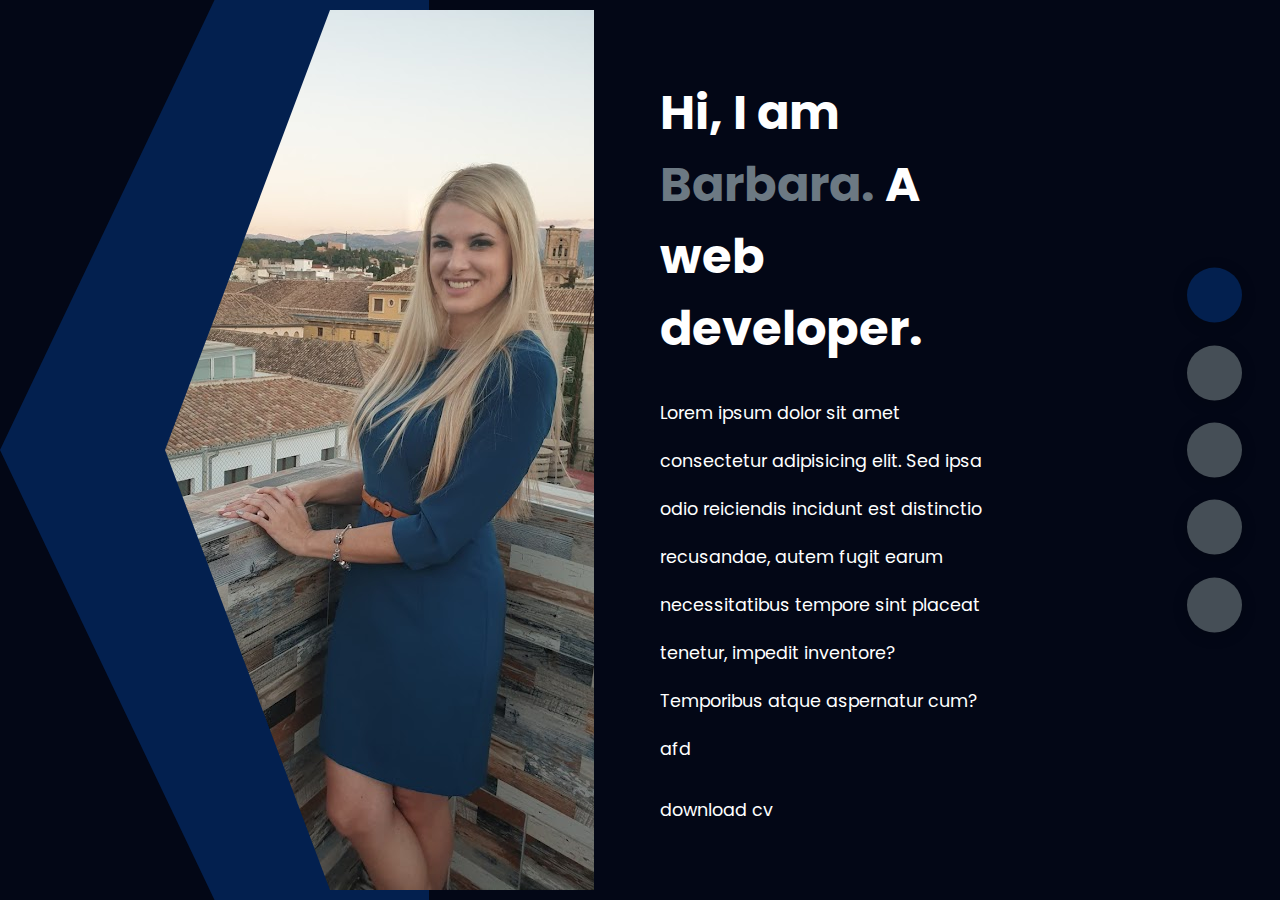
==== index.html @ d0b773da "about section filled and styles added but not working" ====
<!DOCTYPE html>
<html lang="es">

<head>
  <meta charset="UTF-8">
  <meta http-equiv="X-UA-Compatible" content="IE=edge">
  <meta name="viewport" content="width=device-width, initial-scale=1.0">
  <title>Barbara Ruiz Portfolio</title>
  <link rel="icon" href="img/favicon.ico" />
  <link rel="stylesheet" href="styles/styles.css">
  <link rel="preconnect" href="https://fonts.googleapis.com">
  <link rel="preconnect" href="https://fonts.gstatic.com" crossorigin>
  <link rel="stylesheet" href="https://cdnjs.cloudflare.com/ajax/libs/font-awesome/6.1.0/css/all.min.css"
    integrity="sha512-10/jx2EXwxxWqCLX/hHth/vu2KY3jCF70dCQB8TSgNjbCVAC/8vai53GfMDrO2Emgwccf2pJqxct9ehpzG+MTw=="
    crossorigin="anonymous" referrerpolicy="no-referrer" />
  <link href="https://fonts.googleapis.com/css2?family=Poppins:ital@0;1&display=swap" rel="stylesheet">
</head>

<body class="main-content">
  <header class="section sect1 header active" id="home">
    <div class="header-content">
      <div class="left-header">
        <div class="h-shape"></div>
        <img src="img/profile-pic.jpg" alt="picture about me" class="profile-pic">
      </div>
      <div class="right-header">
        <h1 class="name">
          Hi, I am <span>Barbara.</span>
          A web developer.
        </h1>
        <p>Lorem ipsum dolor sit amet consectetur adipisicing elit. Sed ipsa odio reiciendis incidunt est distinctio
          recusandae, autem fugit earum necessitatibus tempore sint placeat tenetur, impedit inventore? Temporibus atque
          aspernatur cum? afd</p>
        <div class="btn-con">
          <a href="" class="main-btn">
            <span class="btn-text">download cv</span>
            <span class="btn-icon"><i class="fa-solid fa-file-arrow-down"></i></span>
          </a>
        </div>
      </div>
    </div>
  </header>
  <main>
    <section class="section sect2 about" id="about">
      <div class="main-title">
        <h2>About <span>me</span><span class="bg-text">my stats</span></h2>
        <div class="about-container">
          <div class="left-about">
            <h4>Information about me</h4>
            <p>Lorem ipsum dolor sit amet consectetur adipisicing elit. Laborum dicta amet inventore perspiciatis! Nisi
              esse quaerat illum doloribus vero ab neque ducimus, ut quasi et facere rem quam fugit natus!</p>
            <div class="btn-con">
              <a href="" class="main-btn">
                <span class="btn-text">download cv</span>
                <span class="btn-icon"><i class="fa-solid fa-file-arrow-down"></i></span>
              </a>
            </div>
          </div>
          <div class="right-about">
            <div class="about-item">
              <div class="abt-text">
                <p class="large-text">random</p>
                <p class="small-text">Projects <br /> I am working on
                </p>
              </div>
            </div>
          </div>
        </div>
      </div>
    </section>
    <section class="section sect3 portfolio" id="portfolio"></section>
    <section class="section sect4 blogs" id="blog"></section>
    <section class="section sect5 contact" id="contact"></section>
  </main>

  <div class="controls">
    <div class="control control-1 active-btn" data-id="home">
      <i class="fa-solid fa-house-user"></i></i>
    </div>
    <div class="control control-2" data-id="about">
      <i class="fa-solid fa-user"></i></i>
    </div>
    <div class="control control-3" data-id="portfolio">
      <i class="fa-solid fa-briefcase"></i></i>
    </div>
    <div class="control control-4" data-id="blog">
      <i class="fa-solid fa-rss"></i>
    </div>
    <div class="control control-5" data-id="contact">
      <i class="fa-solid fa-envelope"></i></i>
    </div>
  </div>

  <script src="app.js"></script>

</body>

</html>
---- styles/styles.css ----
* {
  margin: 0;
  padding: 0;
  -webkit-box-sizing: border-box;
          box-sizing: border-box;
  list-style: none;
}

:root {
  --color-primary: #030716;
  --color-secondary: #03204F;
  --color-white: #ffffff;
  --color-black: #000;
  --color-grey0: #f8f8f8;
  --color-grey1: #dbe1e8;
  --color-grey2: #b2becd;
  --color-grey3: #6c7983;
  --color-grey4: #454e56;
  --color-grey5: #2a2e35;
  --color-grey6: #12181b;
  --br-sm-2:14px;
  --box-shadow-1: 0 3px 15px rgba(0,0,0,.2);
}

body {
  background-color: var(--color-primary);
  font-family: 'Poppins', sans-serif;
  font-size: 1.1rem;
  color: var(--color-white);
  -webkit-transition: all .4s ease-in-out;
  transition: all .4s ease-in-out;
}

a {
  display: inline-block;
  text-decoration: none;
  color: inherit;
  font-family: inherit;
}

header {
  height: 100vh;
  color: var(--color-white);
  overflow: hidden;
}

section {
  min-height: 100vh;
  width: 100%;
  position: absolute;
  left: 0;
  top: 0;
  padding: 3rem 18rem;
}

.section {
  -webkit-transform: translateY(-100%) scale(0);
          transform: translateY(-100%) scale(0);
  -webkit-transition: all .4s ease-in-out;
  transition: all .4s ease-in-out;
  background-color: var(--color-primary);
}

.sect1 {
  display: none;
  -webkit-transform: translateY(0) scale(1);
          transform: translateY(0) scale(1);
}

.sect2 {
  display: none;
  -webkit-transform: translateY(0) scale(1);
          transform: translateY(0) scale(1);
}

.sect3 {
  display: none;
  -webkit-transform: translateY(0) scale(1);
          transform: translateY(0) scale(1);
}

.sect4 {
  display: none;
  -webkit-transform: translateY(0) scale(1);
          transform: translateY(0) scale(1);
}

.sect5 {
  display: none;
  -webkit-transform: translateY(0) scale(1);
          transform: translateY(0) scale(1);
}

.active {
  display: block;
  -webkit-animation: scaleAnim .7s ease-in-out;
          animation: scaleAnim .7s ease-in-out;
}

@-webkit-keyframes scaleAnim {
  0% {
    -webkit-transform: translateY(-100%) scaleY(0);
            transform: translateY(-100%) scaleY(0);
  }
  100% {
    -webkit-transform: translateY(0) scaleY(1);
            transform: translateY(0) scaleY(1);
  }
}

@keyframes scaleAnim {
  0% {
    -webkit-transform: translateY(-100%) scaleY(0);
            transform: translateY(-100%) scaleY(0);
  }
  100% {
    -webkit-transform: translateY(0) scaleY(1);
            transform: translateY(0) scaleY(1);
  }
}

.controls {
  position: fixed;
  z-index: 10;
  top: 50%;
  right: 3%;
  display: -webkit-box;
  display: -ms-flexbox;
  display: flex;
  -webkit-box-orient: vertical;
  -webkit-box-direction: normal;
      -ms-flex-direction: column;
          flex-direction: column;
  -webkit-box-align: center;
      -ms-flex-align: center;
          align-items: center;
  -webkit-box-pack: center;
      -ms-flex-pack: center;
          justify-content: center;
  -webkit-transform: translateY(-50%);
          transform: translateY(-50%);
}

.controls .active-btn {
  background-color: var(--color-secondary) !important;
  -webkit-transition: all .4 ease-in-out;
  transition: all .4 ease-in-out;
}

.controls .active-btn i {
  color: var(--color-white) !important;
}

.controls .control {
  padding: 1rem;
  cursor: pointer;
  background-color: var(--color-grey4);
  height: 55px;
  width: 55px;
  border-radius: 50%;
  display: -webkit-box;
  display: -ms-flexbox;
  display: flex;
  -webkit-box-align: center;
      -ms-flex-align: center;
          align-items: center;
  -webkit-box-pack: center;
      -ms-flex-pack: center;
          justify-content: center;
  margin: .7rem 0;
  -webkit-box-shadow: var(--box-shadow-1);
          box-shadow: var(--box-shadow-1);
}

.controls .control i {
  font-size: 1.2rem;
  color: var(--color-grey2);
  pointer-events: none;
}

.header-content {
  display: -ms-grid;
  display: grid;
  -ms-grid-columns: (1fr)[2];
      grid-template-columns: repeat(2, 1fr);
  height: 100%;
}

.header-content .left-header {
  display: -webkit-box;
  display: -ms-flexbox;
  display: flex;
  -webkit-box-align: center;
      -ms-flex-align: center;
          align-items: center;
  position: relative;
}

.header-content .left-header .h-shape {
  -webkit-transition: all .4s ease-in-out;
  transition: all .4s ease-in-out;
  width: 65%;
  height: 100%;
  background-color: var(--color-secondary);
  position: absolute;
  left: 0;
  top: 0;
  z-index: -1;
  -webkit-clip-path: polygon(50% 0, 100% 0%, 100% 100%, 50% 100%, 0% 50%);
          clip-path: polygon(50% 0, 100% 0%, 100% 100%, 50% 100%, 0% 50%);
}

.header-content .left-header .image {
  border-radius: var(--br-sm-2);
  height: 90%;
  width: 68%;
  margin-left: 4rem;
  background-color: var(--color-black);
  -webkit-transition: all .4s ease-in-out;
  transition: all .4s ease-in-out;
}

.header-content .left-header .image img {
  width: 100%;
  height: 100%;
  -o-object-fit: cover;
     object-fit: cover;
  -webkit-transition: all .4s ease-in-out;
  transition: all .4s ease-in-out;
  -webkit-filter: grayscale(100%);
          filter: grayscale(100%);
}

.header-content .left-header .image img:hover {
  -webkit-filter: grayscale(0);
          filter: grayscale(0);
}

.header-content .right-header {
  display: -webkit-box;
  display: -ms-flexbox;
  display: flex;
  -webkit-box-orient: vertical;
  -webkit-box-direction: normal;
      -ms-flex-direction: column;
          flex-direction: column;
  -webkit-box-pack: center;
      -ms-flex-pack: center;
          justify-content: center;
  padding-right: 18rem;
}

.header-content .right-header .name {
  font-size: 3rem;
}

.header-content .right-header .name span {
  color: #6c7983;
}

.header-content .right-header p {
  margin: 1.5rem 0;
  line-height: 3rem;
}

.profile-pic {
  -webkit-clip-path: polygon(50% 0, 90% 0, 90% 100%, 50% 100%, 25% 50%);
          clip-path: polygon(50% 0, 90% 0, 90% 100%, 50% 100%, 25% 50%);
}
/*# sourceMappingURL=styles.css.map */
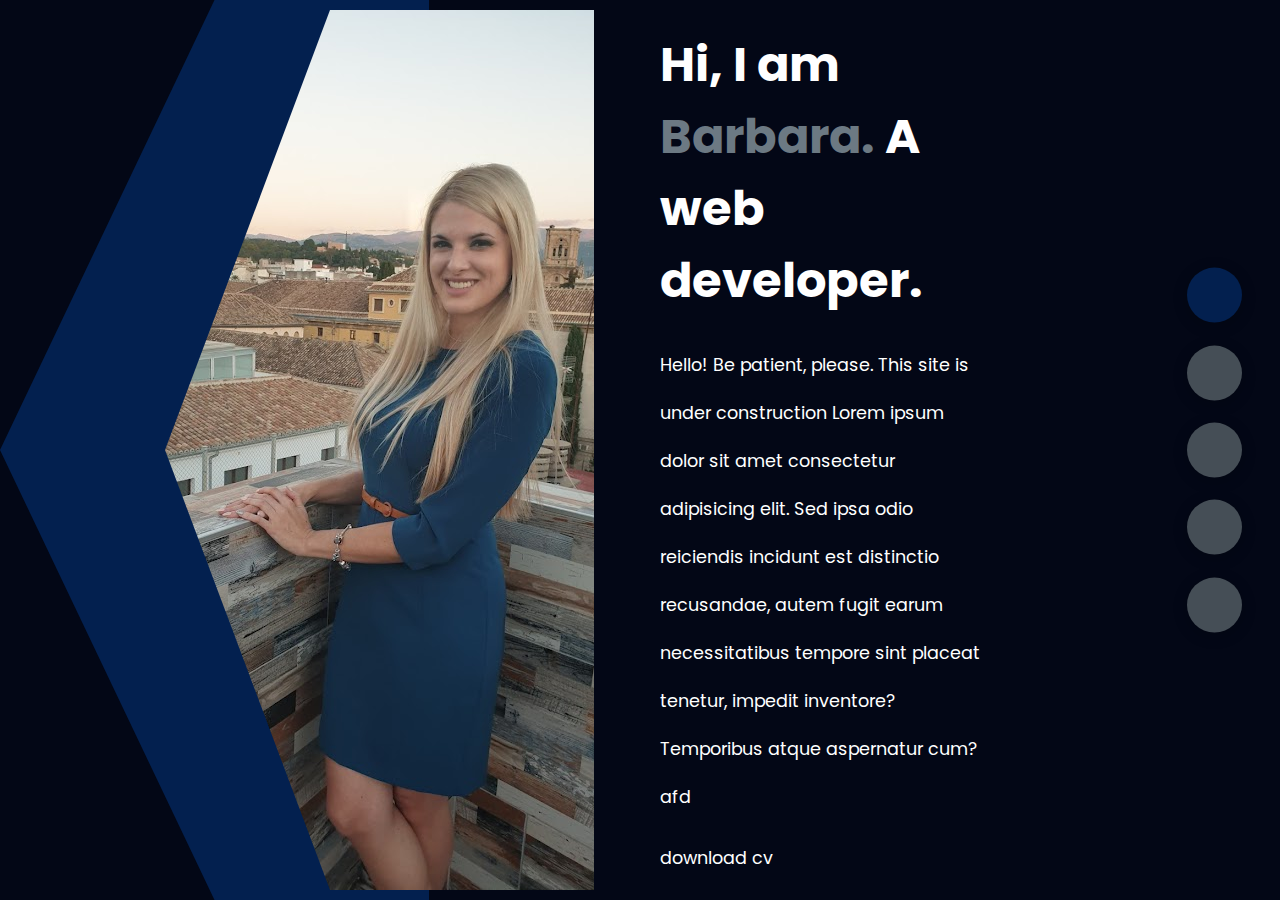
==== commit 3532e9be: "about me section filled on html" ====
--- a/index.html
+++ b/index.html
@@ -28,7 +28,8 @@
           Hi, I am <span>Barbara.</span>
           A web developer.
         </h1>
-        <p>Lorem ipsum dolor sit amet consectetur adipisicing elit. Sed ipsa odio reiciendis incidunt est distinctio
+        <p>Hello! Be patient, please. This site is under construction 
+          Lorem ipsum dolor sit amet consectetur adipisicing elit. Sed ipsa odio reiciendis incidunt est distinctio
           recusandae, autem fugit earum necessitatibus tempore sint placeat tenetur, impedit inventore? Temporibus atque
           aspernatur cum? afd</p>
         <div class="btn-con">
@@ -47,7 +48,8 @@
         <div class="about-container">
           <div class="left-about">
             <h4>Information about me</h4>
-            <p>Lorem ipsum dolor sit amet consectetur adipisicing elit. Laborum dicta amet inventore perspiciatis! Nisi
+            <p>Hello! Be patient, please. This site is under construction 
+              Lorem ipsum dolor sit amet consectetur adipisicing elit. Laborum dicta amet inventore perspiciatis! Nisi
               esse quaerat illum doloribus vero ab neque ducimus, ut quasi et facere rem quam fugit natus!</p>
             <div class="btn-con">
               <a href="" class="main-btn">
@@ -59,13 +61,59 @@
           <div class="right-about">
             <div class="about-item">
               <div class="abt-text">
-                <p class="large-text">random</p>
+                <p class="large-text">number of projects</p>
                 <p class="small-text">Projects <br /> I am working on
                 </p>
+              </div>
+            </div><div class="about-item">
+              <div class="abt-text">
+                <p class="large-text">p2</p>
+                <p class="small-text">Years of<br /> experience
+                </p>
+              </div>
+          </div>
+        </div>
+      <div class="about-stats">
+        <h4 class="stat-title">My Skills</h4>
+        <div class="progress-bars">
+          <div class="progress-bar">
+            <p class="prog-title">HTML5</p>
+            <div class="progress-con">
+              <p class="prog text">90%</p>
+              <div class="progress">
+                <span class="html"></span>
+              </div>
+            </div>
+          </div>
+          <div class="progress-bar">
+            <p class="prog-title">CSS</p>
+            <div class="progress-con">
+              <p class="prog text">90%</p>
+              <div class="progress">
+                <span class="css"></span>
+              </div>
+            </div>
+          </div>
+          <div class="progress-bar">
+            <p class="prog-title">JavaScript</p>
+            <div class="progress-con">
+              <p class="prog text">90%</p>
+              <div class="progress">
+                <span class="javascript"></span>
+              </div>
+            </div>
+          </div>
+          <div class="progress-bar">
+            <p class="prog-title">React</p>
+            <div class="progress-con">
+              <p class="prog text">90%</p>
+              <div class="progress">
+                <span class="react"></span>
               </div>
             </div>
           </div>
         </div>
+      </div>
       </div>
     </section>
     <section class="section sect3 portfolio" id="portfolio"></section>
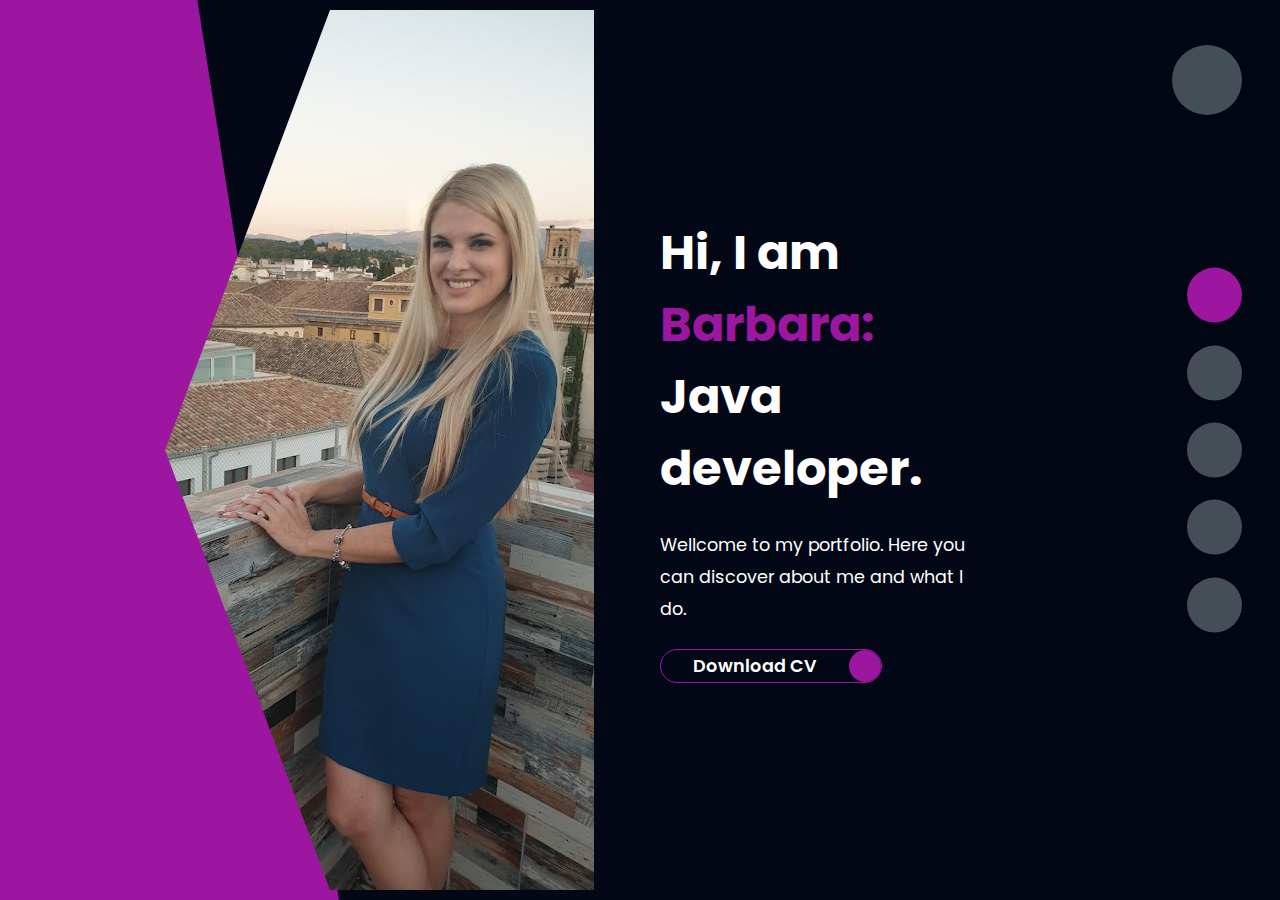
==== commit 9cc172de: "html update and improved" ====
--- a/index.html
+++ b/index.html
@@ -17,7 +17,7 @@
 </head>
 
 <body class="main-content">
-  <header class="section sect1 header active" id="home">
+  <header class="section header active" id="home">
     <div class="header-content">
       <div class="left-header">
         <div class="h-shape"></div>
@@ -25,122 +25,508 @@
       </div>
       <div class="right-header">
         <h1 class="name">
-          Hi, I am <span>Barbara.</span>
-          A web developer.
+          Hi, I am <span>Barbara:</span>
+          Java developer.
         </h1>
-        <p>Hello! Be patient, please. This site is under construction 
-          Lorem ipsum dolor sit amet consectetur adipisicing elit. Sed ipsa odio reiciendis incidunt est distinctio
-          recusandae, autem fugit earum necessitatibus tempore sint placeat tenetur, impedit inventore? Temporibus atque
-          aspernatur cum? afd</p>
+        <p>Wellcome to my portfolio. Here you can discover about me and what I do.
+        </p>
         <div class="btn-con">
           <a href="" class="main-btn">
-            <span class="btn-text">download cv</span>
-            <span class="btn-icon"><i class="fa-solid fa-file-arrow-down"></i></span>
+            <span class="btn-text">Download CV</span>
+            <span class="btn-icon"><i class="fas fa-download"></i></span>
           </a>
         </div>
       </div>
     </div>
   </header>
   <main>
-    <section class="section sect2 about" id="about">
+    <section class="container about" id="about">
       <div class="main-title">
         <h2>About <span>me</span><span class="bg-text">my stats</span></h2>
-        <div class="about-container">
-          <div class="left-about">
-            <h4>Information about me</h4>
-            <p>Hello! Be patient, please. This site is under construction 
-              Lorem ipsum dolor sit amet consectetur adipisicing elit. Laborum dicta amet inventore perspiciatis! Nisi
-              esse quaerat illum doloribus vero ab neque ducimus, ut quasi et facere rem quam fugit natus!</p>
-            <div class="btn-con">
-              <a href="" class="main-btn">
-                <span class="btn-text">download cv</span>
-                <span class="btn-icon"><i class="fa-solid fa-file-arrow-down"></i></span>
-              </a>
-            </div>
-          </div>
-          <div class="right-about">
-            <div class="about-item">
-              <div class="abt-text">
-                <p class="large-text">number of projects</p>
-                <p class="small-text">Projects <br /> I am working on
-                </p>
-              </div>
-            </div><div class="about-item">
-              <div class="abt-text">
-                <p class="large-text">p2</p>
-                <p class="small-text">Years of<br /> experience
-                </p>
-              </div>
-          </div>
-        </div>
+      </div>
+      <div class="about-container">
+        <div class="left-about">
+          <h4>Information About me</h4>
+          <p>
+            I am from a small town near Córdoba, Spain. I started my journey in development in November 2021. I studied
+            a front-end bootcamp where I have discovered about JavaScript and ReactJS. Later, I continued my
+            professional career learning Java and that is what I am focused on. Currently I am leaning Spring framework.
+          </p>
+          <div class="btn-con">
+            <a href="#" class="main-btn">
+              <span class="btn-text">Download CV</span>
+              <span class="btn-icon"><i class="fas fa-download"></i></span>
+            </a>
+          </div>
+        </div>
+        <div class="right-about">
+          <div class="about-item">
+            <div class="abt-text">
+              <p class="large-text">5</p>
+              <p class="small-text">Projects <br /> Completed</p>
+            </div>
+          </div>
+          <div class="about-item">
+            <div class="abt-text">
+              <p class="large-text">1</p>
+              <p class="small-text">Year of <br /> experience</p>
+            </div>
+          </div>
+        </div>
+      </div>
       <div class="about-stats">
         <h4 class="stat-title">My Skills</h4>
-        <div class="progress-bars">
+        <!-- <div class="progress-bars">
           <div class="progress-bar">
-            <p class="prog-title">HTML5</p>
+            <p class="prog-title">html5</p>
             <div class="progress-con">
-              <p class="prog text">90%</p>
+              <p class="prog-text">80%</p>
               <div class="progress">
                 <span class="html"></span>
               </div>
             </div>
           </div>
           <div class="progress-bar">
-            <p class="prog-title">CSS</p>
+            <p class="prog-title">css3</p>
             <div class="progress-con">
-              <p class="prog text">90%</p>
+              <p class="prog-text">95%</p>
               <div class="progress">
                 <span class="css"></span>
               </div>
             </div>
           </div>
           <div class="progress-bar">
-            <p class="prog-title">JavaScript</p>
+            <p class="prog-title">javascript</p>
             <div class="progress-con">
-              <p class="prog text">90%</p>
+              <p class="prog-text">75%</p>
               <div class="progress">
-                <span class="javascript"></span>
+                <span class="js"></span>
               </div>
             </div>
           </div>
           <div class="progress-bar">
-            <p class="prog-title">React</p>
+            <p class="prog-title">ReactJS</p>
             <div class="progress-con">
-              <p class="prog text">90%</p>
+              <p class="prog-text">75%</p>
               <div class="progress">
                 <span class="react"></span>
               </div>
             </div>
           </div>
-        </div>
+          <div class="progress-bar">
+            <p class="prog-title">NodeJS</p>
+            <div class="progress-con">
+              <p class="prog-text">87%</p>
+              <div class="progress">
+                <span class="node"></span>
+              </div>
+            </div>
+          </div>
+          <div class="progress-bar">
+            <p class="prog-title">Python</p>
+            <div class="progress-con">
+              <p class="prog-text">70%</p>
+              <div class="progress">
+                <span class="python"></span>
+              </div>
+            </div>
+          </div>
+        </div>
+      </div> -->
+        <h4 class="stat-title">My Timeline</h4>
+        <!-- <div class="timeline">
+        <div class="timeline-item">
+          <div class="tl-icon">
+            <i class="fas fa-briefcase"></i>
+          </div>
+          <p class="tl-duration">2010 - present</p>
+          <h5>Web Developer<span> - Vircrosoft</span></h5>
+          <p>
+            Lorem ipsum dolor sit amet consectetur adipisicing elit. Saepe quasi vero fugit.
+          </p>
+        </div>
+        <div class="timeline-item">
+          <div class="tl-icon">
+            <i class="fas fa-briefcase"></i>
+          </div>
+          <p class="tl-duration">2008 - 2011</p>
+          <h5>Software Engineer<span> - Boogle, Inc.</span></h5>
+          <p>
+            Lorem ipsum dolor sit amet consectetur adipisicing elit. Saepe quasi vero fugit.
+          </p>
+        </div>
+        <div class="timeline-item">
+          <div class="tl-icon">
+            <i class="fas fa-briefcase"></i>
+          </div>
+          <p class="tl-duration">2016 - 2017</p>
+          <h5>C++ Programmer<span> - Slime Tech</span></h5>
+          <p>
+            Lorem ipsum dolor sit amet consectetur adipisicing elit. Saepe quasi vero fugit.
+          </p>
+        </div>
+        <div class="timeline-item">
+          <div class="tl-icon">
+            <i class="fas fa-briefcase"></i>
+          </div>
+          <p class="tl-duration">2009 - 2013</p>
+          <h5>Business Degree<span> - Sussex University</span></h5>
+          <p>
+            Lorem ipsum dolor sit amet consectetur adipisicing elit. Saepe quasi vero fugit.
+          </p>
+        </div>
+        <div class="timeline-item">
+          <div class="tl-icon">
+            <i class="fas fa-briefcase"></i>
+          </div>
+          <p class="tl-duration">2013 - 2016</p>
+          <h5>Computer Science Degree<span> - Brookes University</span></h5>
+          <p>
+            Lorem ipsum dolor sit amet consectetur adipisicing elit. Saepe quasi vero fugit.
+          </p>
+        </div>
+        <div class="timeline-item">
+          <div class="tl-icon">
+            <i class="fas fa-briefcase"></i>
+          </div>
+          <p class="tl-duration">2017 - present</p>
+          <h5>3d Animation<span> - Brighton University</span></h5>
+          <p>
+            Lorem ipsum dolor sit amet consectetur adipisicing elit. Saepe quasi vero fugit.
+          </p>
+        </div>
+      </div> -->
+    </section>
+    <section class="container" id="portfolio">
+      <div class="main-title">
+        <h2>My <span>Portfolio</span><span class="bg-text">My Work</span></h2>
       </div>
+      <p class="port-text">
+        Here is some of my work that I've done in various programming languages.
+      </p>
+      <!-- <div class="portfolios">
+        <div class="portfolio-item">
+          <div class="image">
+            <img src="img/port1.jpg" alt="">
+          </div>
+          <div class="hover-items">
+            <h3>Project Source</h3>
+            <div class="icons">
+              <a href="#" class="icon">
+                <i class="fab fa-github"></i>
+              </a>
+              <a href="#" class="icon">
+                <i class="fab fa-behance"></i>
+              </a>
+              <a href="#" class="icon">
+                <i class="fab fa-youtube"></i>
+              </a>
+            </div>
+          </div>
+        </div>
+        <div class="portfolio-item">
+          <div class="image">
+            <img src="img/port2.jpg" alt="">
+          </div>
+          <div class="hover-items">
+            <h3>Project Source</h3>
+            <div class="icons">
+              <a href="#" class="icon">
+                <i class="fab fa-github"></i>
+              </a>
+              <a href="#" class="icon">
+                <i class="fab fa-behance"></i>
+              </a>
+              <a href="#" class="icon">
+                <i class="fab fa-youtube"></i>
+              </a>
+            </div>
+          </div>
+        </div>
+        <div class="portfolio-item">
+          <div class="image">
+            <img src="img/port3.jpg" alt="">
+          </div>
+          <div class="hover-items">
+            <h3>Project Source</h3>
+            <div class="icons">
+              <a href="#" class="icon">
+                <i class="fab fa-github"></i>
+              </a>
+              <a href="#" class="icon">
+                <i class="fab fa-behance"></i>
+              </a>
+              <a href="#" class="icon">
+                <i class="fab fa-youtube"></i>
+              </a>
+            </div>
+          </div>
+        </div>
+        <div class="portfolio-item">
+          <div class="image">
+            <img src="img/port4.jpg" alt="">
+          </div>
+          <div class="hover-items">
+            <h3>Project Source</h3>
+            <div class="icons">
+              <a href="#" class="icon">
+                <i class="fab fa-github"></i>
+              </a>
+              <a href="#" class="icon">
+                <i class="fab fa-behance"></i>
+              </a>
+              <a href="#" class="icon">
+                <i class="fab fa-youtube"></i>
+              </a>
+            </div>
+          </div>
+        </div>
+        <div class="portfolio-item">
+          <div class="image">
+            <img src="img/port5.jpg" alt="">
+          </div>
+          <div class="hover-items">
+            <h3>Project Source</h3>
+            <div class="icons">
+              <a href="#" class="icon">
+                <i class="fab fa-github"></i>
+              </a>
+              <a href="#" class="icon">
+                <i class="fab fa-behance"></i>
+              </a>
+              <a href="#" class="icon">
+                <i class="fab fa-youtube"></i>
+              </a>
+            </div>
+          </div>
+        </div>
+        <div class="portfolio-item">
+          <div class="image">
+            <img src="img/port2.jpg" alt="">
+          </div>
+          <div class="hover-items">
+            <h3>Project Source</h3>
+            <div class="icons">
+              <a href="#" class="icon">
+                <i class="fab fa-github"></i>
+              </a>
+              <a href="#" class="icon">
+                <i class="fab fa-behance"></i>
+              </a>
+              <a href="#" class="icon">
+                <i class="fab fa-youtube"></i>
+              </a>
+            </div>
+          </div>
+        </div>
+        <div class="portfolio-item">
+          <div class="image">
+            <img src="img/port7.jpg" alt="">
+          </div>
+          <div class="hover-items">
+            <h3>Project Source</h3>
+            <div class="icons">
+              <a href="#" class="icon">
+                <i class="fab fa-github"></i>
+              </a>
+              <a href="#" class="icon">
+                <i class="fab fa-behance"></i>
+              </a>
+              <a href="#" class="icon">
+                <i class="fab fa-youtube"></i>
+              </a>
+            </div>
+          </div>
+        </div>
+      </div> -->
+    </section>
+    <section class="container" id="blogs">
+      <!-- <div class="blogs-content">
+        <div class="main-title">
+          <h2>My <span>Blogs</span><span class="bg-text">My Blogs</span></h2>
+        </div>
+        <div class="blogs">
+          <div class="blog">
+            <img src="img/port6.jpg" alt="">
+            <div class="blog-text">
+              <h4>
+                How to Create Your Own Website
+              </h4>
+              <p>
+                Lorem ipsum dolor sit, amet consectetur adipisicing elit.
+                Doloribus natus voluptas, eos obcaecati recusandae amet?
+              </p>
+            </div>
+          </div>
+          <div class="blog">
+            <img src="img/blog1.jpg" alt="">
+            <div class="blog-text">
+              <h4>
+                How to Become an Expert in Web Design
+              </h4>
+              <p>
+                Lorem ipsum dolor sit, amet consectetur adipisicing elit.
+                Doloribus natus voluptas, eos obcaecati recusandae amet?
+              </p>
+            </div>
+          </div>
+          <div class="blog">
+            <img src="img/blog2.jpg" alt="">
+            <div class="blog-text">
+              <h4>
+                Become a Web Designer in 10 Days
+              </h4>
+              <p>
+                Lorem ipsum dolor sit, amet consectetur adipisicing elit.
+                Doloribus natus voluptas, eos obcaecati recusandae amet?
+              </p>
+            </div>
+          </div>
+          <div class="blog">
+            <img src="img/blog3.jpg" alt="">
+            <div class="blog-text">
+              <h4>
+                Debbuging made easy with Web Inspector
+              </h4>
+              <p>
+                Lorem ipsum dolor sit, amet consectetur adipisicing elit.
+                Doloribus natus voluptas, eos obcaecati recusandae amet?
+              </p>
+            </div>
+          </div>
+          <div class="blog">
+            <img src="img/port1.jpg" alt="">
+            <div class="blog-text">
+              <h4>
+                Get started with Web Design and UI Design
+              </h4>
+              <p>
+                Lorem ipsum dolor sit, amet consectetur adipisicing elit.
+                Doloribus natus voluptas, eos obcaecati recusandae amet?
+              </p>
+            </div>
+          </div>
+          <div class="blog">
+            <img src="img/port3.jpg" alt="">
+            <div class="blog-text">
+              <h4>
+                This is what you need to know about Web Design
+              </h4>
+              <p>
+                Lorem ipsum dolor sit, amet consectetur adipisicing elit.
+                Doloribus natus voluptas, eos obcaecati recusandae amet?
+              </p>
+            </div>
+          </div>
+        </div>
+      </div> -->
+    </section>
+    <section class="container contact" id="contact">
+      <div class="contact-container">
+        <div class="main-title">
+          <h2>Contact <span>Me</span><span class="bg-text">Contact</span></h2>
+        </div>
+        <div class="contact-content-con">
+          <div class="left-contact">
+            <h4>Contact me here</h4>
+            <p>
+              Do you like my work or have any question? I am glad to help you. Reach me:
+            </p>
+            <div class="contact-info">
+              <div class="contact-item">
+                <div class="icon">
+                  <i class="fas fa-map-marker-alt"></i>
+                  <span>Location:</span>
+                </div>
+                <p>
+                  Montilla, Córdoba. Spain
+                </p>
+              </div>
+              <div class="contact-item">
+                <div class="icon">
+                  <i class="fas fa-envelope"></i>
+                  <span>Email:</span>
+                </div>
+                <p>
+                  <span>babsruizm@gmail.com</span>
+                </p>
+              </div>
+              <div class="contact-item">
+                <div class="icon">
+                  <i class="fas fa-phone-alt"></i>
+                  <span>Mobile Number: </span>
+                </div>
+                <p>
+                  <span>:(+34) 661561274</span>
+                </p>
+              </div>
+              <div class="contact-item">
+                <div class="icon">
+                  <i class="fas fa-globe-africa"></i>
+                  <span>Languages:</span>
+                </div>
+                <p>
+                  <span>English, Spanish</span>
+                </p>
+              </div>
+            </div>
+            <div class="contact-icons">
+              <div class="contact-icon">
+                <a href="https://www.linkedin.com/in/barbararm1/" target="_blank">
+                  <i class="fab fa-linkedin-in"></i>
+                </a>
+                <a href="https://github.com/Babsrm" target="_blank">
+                  <i class="fab fa-github"></i>
+                </a>
+              </div>
+            </div>
+          </div>
+          <!-- <div class="right-contact">
+            <form action="" class="contact-form">
+              <div class="input-control i-c-2">
+                <input type="text" required placeholder="YOUR NAME">
+                <input type="email" required placeholder="YOUR EMAIL">
+              </div>
+              <div class="input-control">
+                <input type="text" required placeholder="ENTER SUBJECT">
+              </div>
+              <div class="input-control">
+                <textarea name="" id="" cols="15" rows="8" placeholder="Message Here..."></textarea>
+              </div>
+              <div class="submit-btn">
+                <a href="#" class="main-btn">
+                  <span class="btn-text">Download CV</span>
+                  <span class="btn-icon"><i class="fas fa-download"></i></span>
+                </a>
+              </div>
+            </form>
+          </div> -->
+        </div>
       </div>
     </section>
-    <section class="section sect3 portfolio" id="portfolio"></section>
-    <section class="section sect4 blogs" id="blog"></section>
-    <section class="section sect5 contact" id="contact"></section>
   </main>
 
   <div class="controls">
-    <div class="control control-1 active-btn" data-id="home">
-      <i class="fa-solid fa-house-user"></i></i>
+    <div class="control active-btn" data-id="home">
+      <i class="fas fa-home"></i>
     </div>
-    <div class="control control-2" data-id="about">
-      <i class="fa-solid fa-user"></i></i>
+    <div class="control" data-id="about">
+      <i class="fas fa-user"></i>
     </div>
-    <div class="control control-3" data-id="portfolio">
-      <i class="fa-solid fa-briefcase"></i></i>
+    <div class="control" data-id="portfolio">
+      <i class="fas fa-briefcase"></i>
     </div>
-    <div class="control control-4" data-id="blog">
-      <i class="fa-solid fa-rss"></i>
+    <div class="control" data-id="blogs">
+      <i class="far fa-newspaper"></i>
     </div>
-    <div class="control control-5" data-id="contact">
-      <i class="fa-solid fa-envelope"></i></i>
+    <div class="control" data-id="contact">
+      <i class="fas fa-envelope-open"></i>
     </div>
   </div>
-
+  <div class="theme-btn">
+    <i class="fas fa-adjust"></i>
+  </div>
   <script src="app.js"></script>
-
 </body>
 
 </html>--- a/styles/styles.css
+++ b/styles/styles.css
@@ -1,34 +1,50 @@
 * {
   margin: 0;
   padding: 0;
-  -webkit-box-sizing: border-box;
-          box-sizing: border-box;
+  box-sizing: border-box;
   list-style: none;
 }
 
 :root {
   --color-primary: #030716;
-  --color-secondary: #03204F;
+  --color-secondary: #9d169f;
   --color-white: #ffffff;
   --color-black: #000;
-  --color-grey0: #f8f8f8;
-  --color-grey1: #dbe1e8;
-  --color-grey2: #b2becd;
-  --color-grey3: #6c7983;
-  --color-grey4: #454e56;
-  --color-grey5: #2a2e35;
-  --color-grey6: #12181b;
+  --color-grey-0: #f8f8f8;
+  --color-grey-1: #dbe1e8;
+  --color-grey-2: #b2becd;
+  --color-grey-3: #6c7983;
+  --color-grey-4: #454e56;
+  --color-grey-5: #2a2e35;
+  --color-grey-6: #12181b;
   --br-sm-2:14px;
   --box-shadow-1: 0 3px 15px rgba(0,0,0,.2);
 }
+.profile-pic {
+  -webkit-clip-path: polygon(50% 0, 90% 0, 90% 100%, 50% 100%, 25% 50%);
+          clip-path: polygon(50% 0, 90% 0, 90% 100%, 50% 100%, 25% 50%);
+}
+
+.light-mode {
+  --color-primary: #FFFFFF;
+  --color-secondary: #F56692;
+  --color-white: #454e56;
+  --color-black: #000;
+  --color-grey0: #f8f8f8;
+  --color-grey-1: #6c7983;
+  --color-grey-2: #6c7983;
+  --color-grey-3: #6c7983;
+  --color-grey-4: #454e56;
+  --color-grey-5: #f8f8f8;
+  --color-grey-6: #12181b;
+}
 
 body {
   background-color: var(--color-primary);
-  font-family: 'Poppins', sans-serif;
+  font-family: "Poppins", sans-serif;
   font-size: 1.1rem;
   color: var(--color-white);
-  -webkit-transition: all .4s ease-in-out;
-  transition: all .4s ease-in-out;
+  transition: all 0.4s ease-in-out;
 }
 
 a {
@@ -39,9 +55,10 @@
 }
 
 header {
-  height: 100vh;
+  min-height: 100vh;
   color: var(--color-white);
   overflow: hidden;
+  padding: 0 !important;
 }
 
 section {
@@ -53,69 +70,24 @@
   padding: 3rem 18rem;
 }
 
-.section {
-  -webkit-transform: translateY(-100%) scale(0);
-          transform: translateY(-100%) scale(0);
-  -webkit-transition: all .4s ease-in-out;
-  transition: all .4s ease-in-out;
+.container {
+  display: none;
+  transform: translateY(-100%) scale(0);
+  transition: all 0.4s ease-in-out;
   background-color: var(--color-primary);
-}
-
-.sect1 {
-  display: none;
-  -webkit-transform: translateY(0) scale(1);
-          transform: translateY(0) scale(1);
-}
-
-.sect2 {
-  display: none;
-  -webkit-transform: translateY(0) scale(1);
-          transform: translateY(0) scale(1);
-}
-
-.sect3 {
-  display: none;
-  -webkit-transform: translateY(0) scale(1);
-          transform: translateY(0) scale(1);
-}
-
-.sect4 {
-  display: none;
-  -webkit-transform: translateY(0) scale(1);
-          transform: translateY(0) scale(1);
-}
-
-.sect5 {
-  display: none;
-  -webkit-transform: translateY(0) scale(1);
-          transform: translateY(0) scale(1);
 }
 
 .active {
   display: block;
-  -webkit-animation: scaleAnim .7s ease-in-out;
-          animation: scaleAnim .7s ease-in-out;
-}
-
-@-webkit-keyframes scaleAnim {
+  animation: appear 1s ease-in-out;
+  transform: translateY(0) scaleY(1);
+}
+@keyframes appear {
   0% {
-    -webkit-transform: translateY(-100%) scaleY(0);
-            transform: translateY(-100%) scaleY(0);
+    transform: translateY(-100%) scaleY(0);
   }
   100% {
-    -webkit-transform: translateY(0) scaleY(1);
-            transform: translateY(0) scaleY(1);
-  }
-}
-
-@keyframes scaleAnim {
-  0% {
-    -webkit-transform: translateY(-100%) scaleY(0);
-            transform: translateY(-100%) scaleY(0);
-  }
-  100% {
-    -webkit-transform: translateY(0) scaleY(1);
-            transform: translateY(0) scaleY(1);
+    transform: translateY(0) scaleY(1);
   }
 }
 
@@ -124,81 +96,75 @@
   z-index: 10;
   top: 50%;
   right: 3%;
-  display: -webkit-box;
-  display: -ms-flexbox;
-  display: flex;
-  -webkit-box-orient: vertical;
-  -webkit-box-direction: normal;
-      -ms-flex-direction: column;
-          flex-direction: column;
-  -webkit-box-align: center;
-      -ms-flex-align: center;
-          align-items: center;
-  -webkit-box-pack: center;
-      -ms-flex-pack: center;
-          justify-content: center;
-  -webkit-transform: translateY(-50%);
-          transform: translateY(-50%);
-}
-
-.controls .active-btn {
-  background-color: var(--color-secondary) !important;
-  -webkit-transition: all .4 ease-in-out;
-  transition: all .4 ease-in-out;
-}
-
-.controls .active-btn i {
-  color: var(--color-white) !important;
-}
-
+  display: flex;
+  flex-direction: column;
+  align-items: center;
+  justify-content: center;
+  transform: translateY(-50%);
+}
 .controls .control {
   padding: 1rem;
   cursor: pointer;
-  background-color: var(--color-grey4);
+  background-color: var(--color-grey-4);
+  width: 55px;
   height: 55px;
-  width: 55px;
   border-radius: 50%;
-  display: -webkit-box;
-  display: -ms-flexbox;
-  display: flex;
-  -webkit-box-align: center;
-      -ms-flex-align: center;
-          align-items: center;
-  -webkit-box-pack: center;
-      -ms-flex-pack: center;
-          justify-content: center;
-  margin: .7rem 0;
-  -webkit-box-shadow: var(--box-shadow-1);
-          box-shadow: var(--box-shadow-1);
-}
-
+  display: flex;
+  justify-content: center;
+  align-items: center;
+  margin: 0.7rem 0;
+  box-shadow: var(--box-shadow-1);
+}
 .controls .control i {
   font-size: 1.2rem;
-  color: var(--color-grey2);
+  color: var(--color-grey-2);
   pointer-events: none;
 }
-
+.controls .active-btn {
+  background-color: var(--color-secondary);
+  transition: all 0.4s ease-in-out;
+}
+.controls .active-btn i {
+  color: var(--color-white);
+}
+
+.theme-btn {
+  top: 5%;
+  right: 3%;
+  width: 70px;
+  height: 70px;
+  border-radius: 50%;
+  background-color: var(--color-grey-4);
+  cursor: pointer;
+  position: fixed;
+  display: flex;
+  justify-content: center;
+  align-items: center;
+  box-shadow: 0 3px 15px rgba(0, 0, 0, 0.3);
+  transition: all 0.1s ease-in-out;
+}
+.theme-btn:active {
+  transform: translateY(-3px);
+}
+.theme-btn i {
+  font-size: 1.4rem;
+  color: var(--color-grey-2);
+  pointer-events: none;
+}
+
+/*Header-content*/
 .header-content {
-  display: -ms-grid;
   display: grid;
-  -ms-grid-columns: (1fr)[2];
-      grid-template-columns: repeat(2, 1fr);
-  height: 100%;
-}
-
+  grid-template-columns: repeat(2, 1fr);
+  min-height: 100vh;
+}
 .header-content .left-header {
-  display: -webkit-box;
-  display: -ms-flexbox;
-  display: flex;
-  -webkit-box-align: center;
-      -ms-flex-align: center;
-          align-items: center;
+  display: flex;
+  align-items: center;
   position: relative;
 }
-
 .header-content .left-header .h-shape {
-  -webkit-transition: all .4s ease-in-out;
-  transition: all .4s ease-in-out;
+  transition: all 0.4s ease-in-out;
   width: 65%;
   height: 100%;
   background-color: var(--color-secondary);
@@ -206,65 +172,795 @@
   left: 0;
   top: 0;
   z-index: -1;
-  -webkit-clip-path: polygon(50% 0, 100% 0%, 100% 100%, 50% 100%, 0% 50%);
-          clip-path: polygon(50% 0, 100% 0%, 100% 100%, 50% 100%, 0% 50%);
-}
-
+  clip-path: polygon(0 0, 46% 0, 79% 100%, 0% 100%);
+}
 .header-content .left-header .image {
   border-radius: var(--br-sm-2);
   height: 90%;
   width: 68%;
   margin-left: 4rem;
   background-color: var(--color-black);
-  -webkit-transition: all .4s ease-in-out;
-  transition: all .4s ease-in-out;
-}
-
+  transition: all 0.4s ease-in-out;
+}
 .header-content .left-header .image img {
   width: 100%;
   height: 100%;
-  -o-object-fit: cover;
-     object-fit: cover;
-  -webkit-transition: all .4s ease-in-out;
-  transition: all .4s ease-in-out;
-  -webkit-filter: grayscale(100%);
-          filter: grayscale(100%);
-}
-
+  object-fit: cover;
+  transition: all 0.4s ease-in-out;
+  filter: grayscale(100%);
+}
 .header-content .left-header .image img:hover {
-  -webkit-filter: grayscale(0);
-          filter: grayscale(0);
-}
-
+  filter: grayscale(0);
+}
 .header-content .right-header {
-  display: -webkit-box;
-  display: -ms-flexbox;
-  display: flex;
-  -webkit-box-orient: vertical;
-  -webkit-box-direction: normal;
-      -ms-flex-direction: column;
-          flex-direction: column;
-  -webkit-box-pack: center;
-      -ms-flex-pack: center;
-          justify-content: center;
+  display: flex;
+  flex-direction: column;
+  justify-content: center;
   padding-right: 18rem;
 }
-
 .header-content .right-header .name {
   font-size: 3rem;
 }
-
 .header-content .right-header .name span {
-  color: #6c7983;
-}
-
+  color: var(--color-secondary);
+}
 .header-content .right-header p {
   margin: 1.5rem 0;
-  line-height: 3rem;
-}
-
-.profile-pic {
-  -webkit-clip-path: polygon(50% 0, 90% 0, 90% 100%, 50% 100%, 25% 50%);
-          clip-path: polygon(50% 0, 90% 0, 90% 100%, 50% 100%, 25% 50%);
-}
-/*# sourceMappingURL=styles.css.map */+  line-height: 2rem;
+}
+
+/*About*/
+.about-container {
+  display: grid;
+  grid-template-columns: repeat(2, 1fr);
+  padding-top: 3.5rem;
+  padding-bottom: 5rem;
+}
+.about-container .right-about {
+  display: grid;
+  grid-template-columns: repeat(2, 1fr);
+  grid-gap: 2rem;
+}
+.about-container .right-about .about-item {
+  border: 1px solid var(--color-grey-5);
+  border-radius: 5px;
+  transition: all 0.4s ease-in-out;
+  box-shadow: 1px 2px 15px rgba(0, 0, 0, 0.1);
+}
+.about-container .right-about .about-item:hover {
+  cursor: default;
+  transform: translateY(-5px);
+  border: 1px solid var(--color-secondary);
+  box-shadow: 1px 4px 15px rgba(0, 0, 0, 0.32);
+}
+.about-container .right-about .about-item .abt-text {
+  padding: 1.5rem;
+  display: flex;
+  flex-direction: column;
+}
+.about-container .right-about .about-item .abt-text .large-text {
+  font-size: 3rem;
+  font-weight: 700;
+  color: var(--color-secondary);
+}
+.about-container .right-about .about-item .abt-text .small-text {
+  padding-left: 3rem;
+  position: relative;
+  text-transform: uppercase;
+  font-size: 1.2rem;
+  color: var(--color-grey-1);
+  letter-spacing: 2px;
+}
+.about-container .right-about .about-item .abt-text .small-text::before {
+  content: "";
+  position: absolute;
+  left: 0;
+  top: 15px;
+  width: 2rem;
+  height: 2px;
+  background-color: var(--color-grey-5);
+}
+.about-container .left-about {
+  padding-right: 5rem;
+}
+.about-container .left-about p {
+  line-height: 2rem;
+  padding: 1rem;
+  color: var(--color-grey-1);
+}
+.about-container .left-about h4 {
+  font-size: 2rem;
+  text-transform: uppercase;
+}
+
+.about-stats {
+  padding-bottom: 4rem;
+}
+.about-stats .progress-bars {
+  display: grid;
+  grid-template-columns: repeat(2, 1fr);
+  grid-gap: 2rem;
+}
+.about-stats .progress-bars .progress-bar {
+  display: flex;
+  flex-direction: column;
+}
+.about-stats .progress-bars .progress-bar .prog-title {
+  text-transform: uppercase;
+  font-weight: 500;
+}
+.about-stats .progress-bars .progress-bar .progress-con {
+  display: flex;
+  align-items: center;
+}
+.about-stats .progress-bars .progress-bar .progress-con .prog-text {
+  color: var(--color-grey-2);
+}
+.about-stats .progress-bars .progress-bar .progress-con .progress {
+  width: 100%;
+  height: 0.45rem;
+  background-color: var(--color-grey-4);
+  margin-left: 1rem;
+  position: relative;
+}
+.about-stats .progress-bars .progress-bar .progress-con .progress span {
+  position: absolute;
+  top: 0;
+  left: 0;
+  height: 100%;
+  background-color: var(--color-secondary);
+  transition: all 0.4s ease-in-out;
+  width: 60%;
+}
+.about-stats .progress-bars .progress-bar .progress-con .progress .html {
+  width: 80%;
+}
+.about-stats .progress-bars .progress-bar .progress-con .progress .css {
+  width: 95%;
+}
+.about-stats .progress-bars .progress-bar .progress-con .progress .js {
+  width: 75%;
+}
+.about-stats .progress-bars .progress-bar .progress-con .progress .react {
+  width: 60%;
+}
+.about-stats .progress-bars .progress-bar .progress-con .progress .node {
+  width: 87%;
+}
+.about-stats .progress-bars .progress-bar .progress-con .progress .python {
+  width: 70%;
+}
+
+.stat-title {
+  text-transform: uppercase;
+  font-size: 1.4rem;
+  text-align: center;
+  padding: 3.5rem 0;
+  position: relative;
+}
+.stat-title::before {
+  content: "";
+  position: absolute;
+  left: 50%;
+  top: 0;
+  width: 40%;
+  height: 1px;
+  background-color: var(--color-grey-5);
+  transform: translateX(-50%);
+}
+
+/*Timeline*/
+.timeline {
+  display: grid;
+  grid-template-columns: repeat(2, 1fr);
+  grid-gap: 2rem;
+  padding-bottom: 3rem;
+}
+.timeline .timeline-item {
+  position: relative;
+  padding-left: 3rem;
+  border-left: 1px solid var(--color-grey-5);
+}
+.timeline .timeline-item .tl-icon {
+  position: absolute;
+  left: -27px;
+  top: 0;
+  background-color: var(--color-secondary);
+  width: 50px;
+  height: 50px;
+  border-radius: 50%;
+  display: flex;
+  align-items: center;
+  justify-content: center;
+}
+.timeline .timeline-item .tl-icon i {
+  font-size: 1.3rem;
+}
+.timeline .timeline-item .tl-duration {
+  padding: 0.2rem 0.6rem;
+  background-color: var(--color-grey-5);
+  border-radius: 15px;
+  display: inline-block;
+  font-size: 0.8rem;
+  text-transform: uppercase;
+  font-weight: 500;
+}
+.timeline .timeline-item h5 {
+  padding: 1rem 0;
+  text-transform: uppercase;
+  font-size: 1.3rem;
+  font-weight: 600;
+}
+.timeline .timeline-item h5 span {
+  color: var(--color-grey-2);
+  font-weight: 500;
+  font-size: 1.2rem;
+}
+.timeline .timeline-item p {
+  color: var(--color-grey-2);
+}
+
+.port-text {
+  padding: 2rem 0;
+  text-align: center;
+}
+
+.portfolios {
+  display: grid;
+  grid-template-columns: repeat(3, 1fr);
+  grid-gap: 2rem;
+  margin-top: 3rem;
+}
+.portfolios .portfolio-item {
+  position: relative;
+  border-radius: 15px;
+}
+.portfolios .portfolio-item img {
+  width: 100%;
+  height: 300px;
+  object-fit: cover;
+  border-radius: 15px;
+}
+.portfolios .portfolio-item .hover-items {
+  width: 100%;
+  height: 100%;
+  background-color: var(--color-secondary);
+  position: absolute;
+  left: 0;
+  top: 0;
+  border-radius: 15px;
+  display: flex;
+  justify-content: center;
+  align-items: center;
+  flex-direction: column;
+  opacity: 0;
+  transform: scale(0);
+  transition: all 0.4s ease-in-out;
+}
+.portfolios .portfolio-item .hover-items h3 {
+  font-size: 1.5rem;
+  color: var(--color-white);
+  margin-bottom: 1.5rem;
+}
+.portfolios .portfolio-item .hover-items .icons {
+  display: flex;
+  justify-content: center;
+  align-items: center;
+}
+.portfolios .portfolio-item .hover-items .icons .icon {
+  background-color: var(--color-primary);
+  border-radius: 50%;
+  width: 50px;
+  height: 50px;
+  display: flex;
+  align-items: center;
+  justify-content: center;
+  margin: 0 1rem;
+  cursor: pointer;
+  transition: all 0.4s ease-in-out;
+}
+.portfolios .portfolio-item .hover-items .icons .icon i {
+  font-size: 1.5rem;
+  color: var(--color-white);
+  margin: 0 1rem;
+}
+.portfolios .portfolio-item .hover-items .icons .icon:hover {
+  background-color: var(--color-white);
+}
+.portfolios .portfolio-item .hover-items .icons .icon:hover i {
+  color: var(--color-primary);
+}
+
+.portfolio-item:hover .hover-items {
+  opacity: 1;
+  transform: scale(1);
+}
+
+.blogs {
+  display: grid;
+  grid-template-columns: repeat(3, 1fr);
+  grid-gap: 2rem;
+  margin-top: 3rem;
+}
+.blogs .blog {
+  position: relative;
+  background-color: var(--color-grey-5);
+  border-radius: 5px;
+  box-shadow: 1px 1px 20px rgba(0, 0, 0, 0.1);
+  transition: all 0.4s ease-in-out;
+}
+.blogs .blog:hover {
+  box-shadow: 1px 1px 20px rgba(0, 0, 0, 0.3);
+  transform: translateY(-5px);
+  transition: all 0.4s ease-in-out;
+}
+.blogs .blog:hover img {
+  filter: grayscale(0);
+  transform: scale(1.1);
+  box-shadow: 0px 4px 15px rgba(0, 0, 0, 0.8);
+}
+.blogs .blog img {
+  width: 100%;
+  height: 300px;
+  object-fit: cover;
+  border-top-left-radius: 5px;
+  border-top-right-radius: 5px;
+  filter: grayscale(100%);
+  transition: all 0.4s ease-in-out;
+}
+.blogs .blog .blog-text {
+  margin-top: -7px;
+  padding: 1.1rem;
+  border-top: 8px solid var(--color-secondary);
+}
+.blogs .blog .blog-text h4 {
+  font-size: 1.5rem;
+  margin-bottom: 0.7rem;
+  transition: all 0.4s ease-in-out;
+  cursor: pointer;
+}
+.blogs .blog .blog-text h4:hover {
+  color: var(--color-secondary);
+}
+.blogs .blog .blog-text p {
+  color: var(--color-grey-2);
+  line-height: 2rem;
+  padding-bottom: 1rem;
+}
+
+.contact-content-con {
+  display: flex;
+  padding-top: 3.5rem;
+}
+.contact-content-con .left-contact {
+  flex: 2;
+}
+.contact-content-con .left-contact h4 {
+  margin-top: 1rem;
+  font-size: 2rem;
+  text-transform: uppercase;
+}
+.contact-content-con .left-contact p {
+  margin: 1rem 0;
+  line-height: 2rem;
+}
+.contact-content-con .left-contact .contact-info .contact-item {
+  display: flex;
+  align-items: center;
+  justify-content: space-between;
+}
+.contact-content-con .left-contact .contact-info .contact-item p {
+  margin: 0.3rem 0 !important;
+  padding: 0 !important;
+}
+.contact-content-con .left-contact .contact-info .contact-item .icon {
+  display: grid;
+  grid-template-columns: 40px 1fr;
+}
+.contact-content-con .left-contact .contact-info .contact-item .icon i {
+  display: flex;
+  align-items: center;
+  font-size: 1.3rem;
+}
+.contact-content-con .left-contact .contact-icon {
+  display: flex;
+  margin-top: 2rem;
+}
+.contact-content-con .left-contact .contact-icon a {
+  display: flex;
+  align-items: center;
+  color: var(--color-white);
+  background-color: var(--color-grey-5);
+  cursor: pointer;
+  justify-content: center;
+  width: 50px;
+  height: 50px;
+  border-radius: 50%;
+  margin: 0 0.4rem;
+  transition: all 0.4s ease-in-out;
+}
+.contact-content-con .left-contact .contact-icon a:hover {
+  background-color: var(--color-secondary);
+}
+.contact-content-con .left-contact .contact-icon a:hover i {
+  color: var(--color-primary);
+}
+.contact-content-con .left-contact .contact-icon a i {
+  display: flex;
+  align-items: center;
+  justify-content: center;
+  font-size: 1.3rem;
+}
+.contact-content-con .right-contact {
+  flex: 3;
+  margin-left: 3rem;
+}
+.contact-content-con .right-contact .input-control {
+  margin: 1.5rem 0;
+}
+.contact-content-con .right-contact .input-control input, .contact-content-con .right-contact .input-control textarea {
+  border-radius: 30px;
+  font-weight: inherit;
+  font-size: inherit;
+  font-family: inherit;
+  padding: 0.8rem 1.1rem;
+  outline: none;
+  border: none;
+  background-color: var(--color-grey-5);
+  width: 100%;
+  color: var(--color-white);
+  resize: none;
+}
+.contact-content-con .right-contact .i-c-2 {
+  display: flex;
+}
+.contact-content-con .right-contact .i-c-2 :last-child {
+  margin-left: 1.5rem;
+}
+.contact-content-con .right-contact .submit-btn {
+  display: flex;
+  justify-content: flex-start;
+}
+
+/*Independed components*/
+.btn-con {
+  display: flex;
+  align-self: flex-start;
+}
+
+.main-btn {
+  border-radius: 30px;
+  color: inherit;
+  font-weight: 600;
+  position: relative;
+  border: 1px solid var(--color-secondary);
+  display: flex;
+  align-self: flex-start;
+  align-items: center;
+  overflow: hidden;
+}
+.main-btn .btn-text {
+  padding: 0 2rem;
+}
+.main-btn .btn-icon {
+  background-color: var(--color-secondary);
+  display: flex;
+  align-items: center;
+  justify-content: center;
+  border-radius: 50%;
+  padding: 1rem;
+}
+.main-btn::before {
+  content: "";
+  position: absolute;
+  top: 0;
+  right: 0;
+  transform: translateX(100%);
+  transition: all 0.4s ease-out;
+  z-index: -1;
+}
+.main-btn:hover {
+  transition: all 0.4s ease-out;
+}
+.main-btn:hover::before {
+  width: 100%;
+  height: 100%;
+  background-color: var(--color-secondary);
+  transform: translateX(0);
+  transition: all 0.4s ease-out;
+}
+
+.main-title {
+  text-align: center;
+}
+.main-title h2 {
+  position: relative;
+  text-transform: uppercase;
+  font-size: 4rem;
+  font-weight: 700;
+}
+.main-title h2 span {
+  color: var(--color-secondary);
+}
+.main-title h2 .bg-text {
+  position: absolute;
+  top: 50%;
+  left: 50%;
+  color: var(--color-grey-5);
+  transition: all 0.4s ease-in-out;
+  z-index: -1;
+  transform: translate(-50%, -50%);
+  font-weight: 800;
+  font-size: 6.3rem;
+}
+
+.about-container .left-about p {
+  padding-left: 0;
+}
+
+@media screen and (max-width: 600px) {
+  header {
+    padding: 0 !important;
+  }
+
+  .theme-btn {
+    width: 50px;
+    height: 50px;
+  }
+
+  .header-content {
+    grid-template-columns: repeat(1, 1fr);
+    padding-bottom: 6rem;
+  }
+
+  .left-header .h-shape {
+    display: none;
+  }
+
+  .right-header {
+    grid-row: 1;
+    padding-right: 0rem !important;
+    width: 90%;
+    margin: 0 auto;
+  }
+  .right-header .name {
+    font-size: 2.5rem !important;
+    text-align: center;
+    padding-top: 3rem;
+  }
+
+  .header-content .left-header .image {
+    margin: 0 auto;
+    width: 90%;
+  }
+
+  .controls {
+    top: auto;
+    bottom: 0;
+    flex-direction: row;
+    justify-content: center;
+    left: 50%;
+    transform: translateX(-50%);
+    width: 100%;
+    background-color: var(--color-grey-5);
+  }
+  .controls .control {
+    margin: 1rem 0.3rem;
+  }
+
+  .about-container {
+    grid-template-columns: repeat(1, 1fr);
+  }
+  .about-container .right-about {
+    grid-template-columns: repeat(1, 1fr);
+    padding-top: 2.5rem;
+  }
+  .about-container .left-about {
+    padding-right: 0;
+  }
+  .about-container .left-about p {
+    padding-left: 0;
+  }
+
+  .timeline {
+    grid-template-columns: repeat(1, 1fr);
+    padding-bottom: 6rem;
+  }
+
+  .container {
+    padding: 2rem 2.5rem !important;
+  }
+
+  .about-stats .progress-bars {
+    grid-template-columns: repeat(1, 1fr);
+  }
+
+  .portfolios {
+    grid-template-columns: repeat(1, 1fr);
+    padding-bottom: 6rem;
+    margin-top: 1rem;
+  }
+
+  .blogs {
+    grid-template-columns: repeat(1, 1fr);
+    padding-bottom: 6rem;
+  }
+
+  .contact-content-con {
+    flex-direction: column;
+  }
+  .contact-content-con .right-contact {
+    margin-left: 0;
+    margin-top: 2.5rem;
+  }
+
+  .contact-content-con .right-contact .i-c-2 {
+    flex-direction: column;
+  }
+
+  .contact-content-con .right-contact .i-c-2 :last-child {
+    margin-left: 0;
+    margin-top: 1.5rem;
+  }
+
+  .contact-content-con .right-contact {
+    margin-bottom: 6rem;
+  }
+
+  .contact-item {
+    flex-direction: column;
+    margin: 1rem 0;
+  }
+  .contact-item p {
+    font-size: 15px;
+    color: var(--color-grey-2);
+  }
+  .contact-item span {
+    font-size: 15px;
+  }
+  .contact-item .icon {
+    grid-template-columns: 25px 1fr;
+  }
+
+  .main-title h2 {
+    font-size: 2rem;
+  }
+  .main-title h2 span {
+    font-size: 2.3rem;
+  }
+  .main-title h2 .bg-text {
+    font-size: 2.3rem;
+  }
+}
+@media screen and (max-width: 1432px) {
+  .container {
+    padding: 7rem 11rem;
+  }
+
+  .contact-content-con {
+    flex-direction: column;
+  }
+  .contact-content-con .right-contact {
+    margin-left: 0;
+    margin-top: 2.5rem;
+  }
+
+  .contact-content-con .right-contact .i-c-2 {
+    flex-direction: column;
+  }
+
+  .contact-content-con .right-contact .i-c-2 :last-child {
+    margin-left: 0;
+    margin-top: 1.5rem;
+  }
+
+  .contact-content-con .right-contact {
+    margin-bottom: 6rem;
+  }
+
+  .main-title h2 .bg-text {
+    font-size: 5.5rem;
+  }
+}
+@media screen and (max-width: 1250px) {
+  .blogs {
+    grid-template-columns: repeat(2, 1fr);
+    margin-top: 6rem;
+  }
+
+  .portfolios {
+    grid-template-columns: repeat(2, 1fr);
+  }
+
+  .header-content .right-header {
+    padding-right: 9rem;
+  }
+}
+@media screen and (max-width: 660px) {
+  .blogs {
+    grid-template-columns: repeat(1, 1fr);
+  }
+
+  .portfolios {
+    grid-template-columns: repeat(1, 1fr);
+  }
+}
+@media screen and (max-width: 1070px) {
+  .about-container {
+    grid-template-columns: repeat(1, 1fr);
+  }
+  .about-container .right-about {
+    padding-top: 2.5rem;
+  }
+
+  .main-title h2 {
+    font-size: 4rem;
+  }
+  .main-title h2 span {
+    font-size: 4rem;
+  }
+  .main-title h2 .bg-text {
+    font-size: 4.5rem;
+  }
+}
+@media screen and (max-width: 970px) {
+  .container {
+    padding: 7rem 6rem;
+  }
+
+  .about-container .left-about {
+    padding-right: 0rem;
+  }
+
+  .header-content {
+    grid-template-columns: repeat(1, 1fr);
+    padding-bottom: 6rem;
+  }
+
+  .left-header .h-shape {
+    display: none;
+  }
+  .left-header .image {
+    width: 90% !important;
+    margin: 0 auto !important;
+  }
+
+  .right-header {
+    grid-row: 1;
+    padding-right: 0rem !important;
+    width: 90%;
+    margin: 0 auto;
+  }
+  .right-header .name {
+    font-size: 2.5rem !important;
+    text-align: center;
+    padding-top: 3rem;
+  }
+}
+@media screen and (max-width: 700px) {
+  .container {
+    padding: 7rem 3rem;
+  }
+
+  .about-stats .progress-bars {
+    grid-template-columns: repeat(1, 1fr);
+  }
+
+  .about-container .right-about {
+    grid-template-columns: repeat(1, 1fr);
+  }
+
+  .timeline {
+    grid-template-columns: repeat(1, 1fr);
+  }
+
+  .main-title h2 {
+    font-size: 3rem;
+  }
+  .main-title h2 span {
+    font-size: 3rem;
+  }
+  .main-title h2 .bg-text {
+    font-size: 4rem;
+  }
+}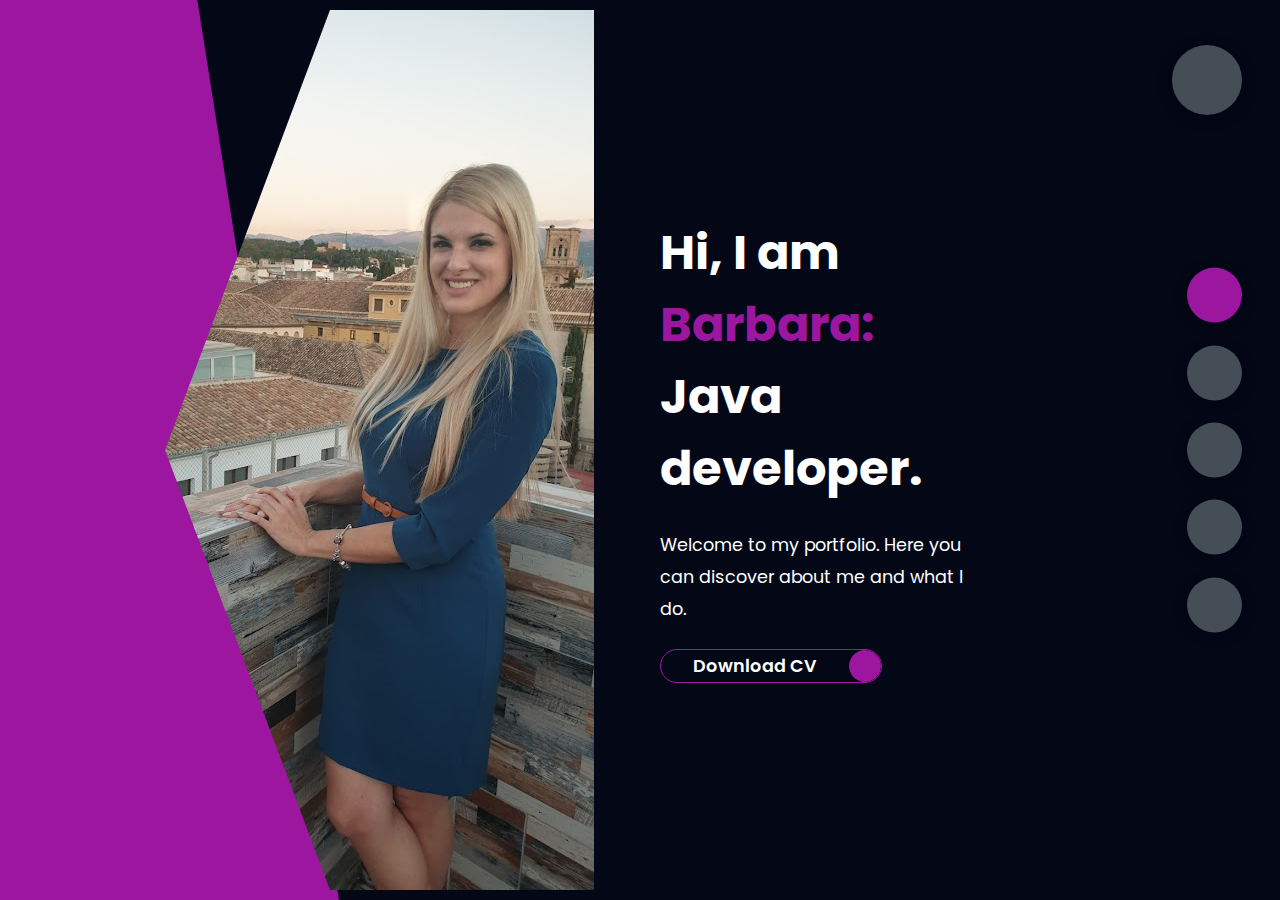
==== commit 43022a22: "subsanadas un par de faltas de ortografía" ====
--- a/index.html
+++ b/index.html
@@ -28,7 +28,7 @@
           Hi, I am <span>Barbara:</span>
           Java developer.
         </h1>
-        <p>Wellcome to my portfolio. Here you can discover about me and what I do.
+        <p>Welcome to my portfolio. Here you can discover about me and what I do.
         </p>
         <div class="btn-con">
           <a href="" class="main-btn">
@@ -457,7 +457,7 @@
                   <span>Mobile Number: </span>
                 </div>
                 <p>
-                  <span>:(+34) 661561274</span>
+                  <span>(+34) 661561274</span>
                 </p>
               </div>
               <div class="contact-item">
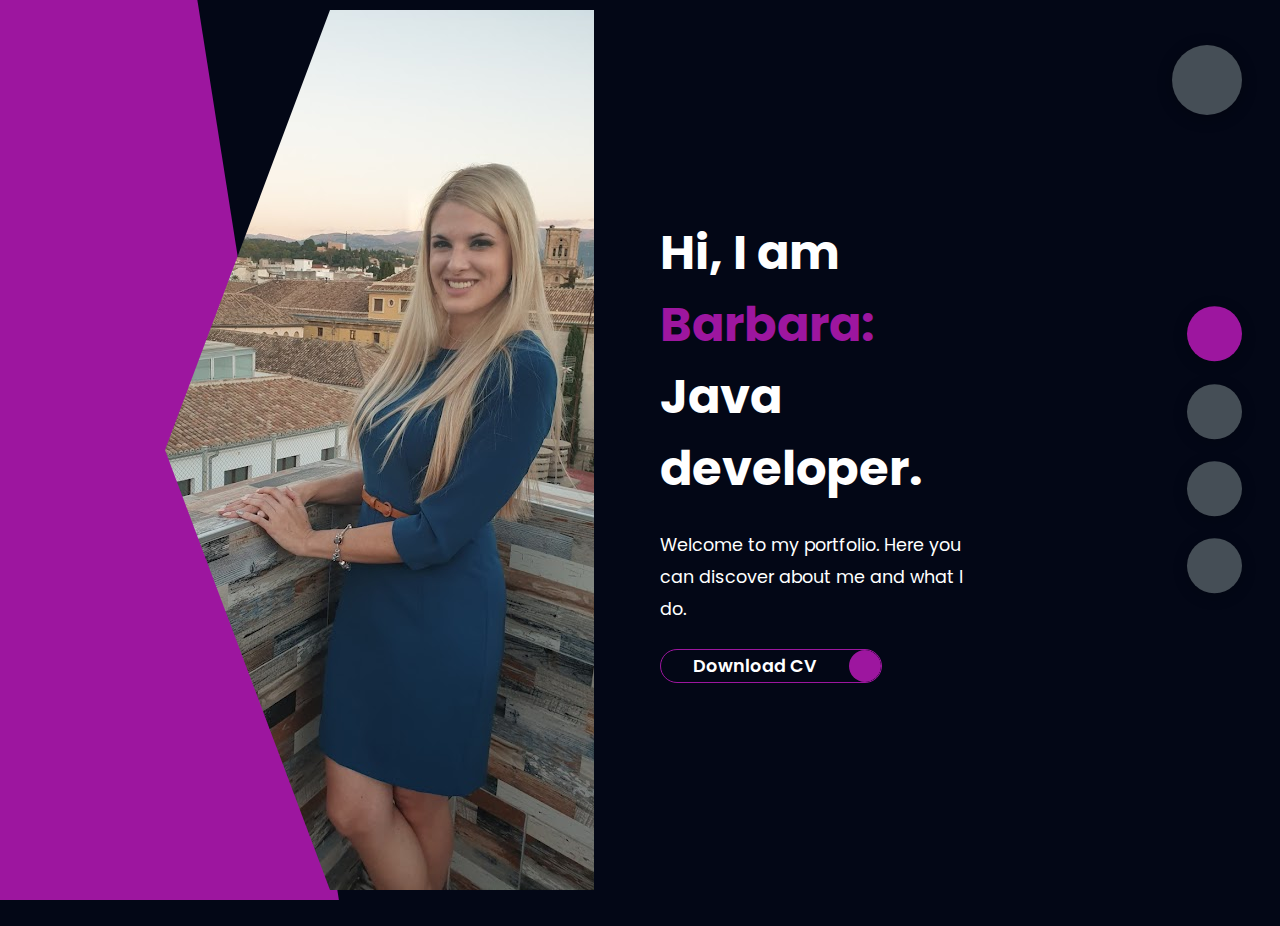
==== commit d16aa4f0: "agregado el historial, los proyectos, los enlaces y descarga de cv" ====
--- a/index.html
+++ b/index.html
@@ -31,7 +31,7 @@
         <p>Welcome to my portfolio. Here you can discover about me and what I do.
         </p>
         <div class="btn-con">
-          <a href="" class="main-btn">
+          <a href="https://drive.google.com/file/d/1i2YVuIMZxujArND8UbJxBtfAXrxF6i8W/view?usp=share_link" class="main-btn">
             <span class="btn-text">Download CV</span>
             <span class="btn-icon"><i class="fas fa-download"></i></span>
           </a>
@@ -53,7 +53,7 @@
             professional career learning Java and that is what I am focused on. Currently I am leaning Spring framework.
           </p>
           <div class="btn-con">
-            <a href="#" class="main-btn">
+            <a href="https://drive.google.com/file/d/1i2YVuIMZxujArND8UbJxBtfAXrxF6i8W/view?usp=share_link" class="main-btn">
               <span class="btn-text">Download CV</span>
               <span class="btn-icon"><i class="fas fa-download"></i></span>
             </a>
@@ -76,138 +76,178 @@
       </div>
       <div class="about-stats">
         <h4 class="stat-title">My Skills</h4>
-        <!-- <div class="progress-bars">
-          <div class="progress-bar">
-            <p class="prog-title">html5</p>
-            <div class="progress-con">
-              <p class="prog-text">80%</p>
-              <div class="progress">
-                <span class="html"></span>
-              </div>
-            </div>
-          </div>
-          <div class="progress-bar">
-            <p class="prog-title">css3</p>
-            <div class="progress-con">
-              <p class="prog-text">95%</p>
-              <div class="progress">
-                <span class="css"></span>
-              </div>
-            </div>
-          </div>
-          <div class="progress-bar">
-            <p class="prog-title">javascript</p>
-            <div class="progress-con">
-              <p class="prog-text">75%</p>
-              <div class="progress">
-                <span class="js"></span>
-              </div>
-            </div>
-          </div>
-          <div class="progress-bar">
-            <p class="prog-title">ReactJS</p>
-            <div class="progress-con">
-              <p class="prog-text">75%</p>
-              <div class="progress">
-                <span class="react"></span>
-              </div>
-            </div>
-          </div>
-          <div class="progress-bar">
-            <p class="prog-title">NodeJS</p>
-            <div class="progress-con">
-              <p class="prog-text">87%</p>
-              <div class="progress">
-                <span class="node"></span>
-              </div>
-            </div>
-          </div>
-          <div class="progress-bar">
-            <p class="prog-title">Python</p>
-            <div class="progress-con">
-              <p class="prog-text">70%</p>
-              <div class="progress">
-                <span class="python"></span>
-              </div>
-            </div>
-          </div>
-        </div>
-      </div> -->
-        <h4 class="stat-title">My Timeline</h4>
-        <!-- <div class="timeline">
+        <div class="progress-bars">
+          <div class="progress-bar">
+            <p class="prog-title">Java</p>
+            <div class="progress-con">
+              <p class="prog-text"></p>
+              <div class="progress">
+                <span class="full"></span>
+              </div>
+            </div>
+          </div>
+          <div class="progress-bar">
+            <p class="prog-title">MySQL</p>
+            <div class="progress-con">
+              <p class="prog-text"></p>
+              <div class="progress">
+                <span class="full"></span>
+              </div>
+            </div>
+          </div>
+          <div class="progress-bar">
+            <p class="prog-title">JavaScript</p>
+            <div class="progress-con">
+              <p class="prog-text"></p>
+              <div class="progress">
+                <span class="full"></span>
+              </div>
+            </div>
+          </div>
+          <div class="progress-bar">
+            <p class="prog-title">React</p>
+            <div class="progress-con">
+              <p class="prog-text"></p>
+              <div class="progress">
+                <span class="full"></span>
+              </div>
+            </div>
+          </div>
+          <div class="progress-bar">
+            <p class="prog-title">Angular</p>
+            <div class="progress-con">
+              <p class="prog-text"></p>
+              <div class="progress">
+                <span class="full"></span>
+              </div>
+            </div>
+          </div>
+          <div class="progress-bar">
+            <p class="prog-title">Nodejs</p>
+            <div class="progress-con">
+              <div class="progress">
+                <span class="full"></span>
+              </div>
+            </div>
+          </div>
+        </div>
+      </div>
+      <h4 class="stat-title">My Timeline</h4>
+      <div class="timeline">
         <div class="timeline-item">
           <div class="tl-icon">
             <i class="fas fa-briefcase"></i>
           </div>
-          <p class="tl-duration">2010 - present</p>
-          <h5>Web Developer<span> - Vircrosoft</span></h5>
-          <p>
-            Lorem ipsum dolor sit amet consectetur adipisicing elit. Saepe quasi vero fugit.
+          <p class="tl-duration">Sept 2022 - March 2023</p>
+          <h5>Web App Developer<span> - International Coverpool</span></h5>
+          <p>
+            Support in the digital transformation of the company with its web application, developed with
+            Angular, TypeScript, NodeJs, Bootstrap and MySQL.
+          </p>
+        </div>
+        <div class="timeline-item">
+          <div class="tl-icon">
+            <i class="fas fa-graduation-cap"></i>
+          </div>
+          <p class="tl-duration">Sept 2022 - March 2023</p>
+          <h5>Software Engineer<span> - Alboran Formación</span></h5>
+          <p>
+            Regulated training specialized in Java and MySQL, 700h.
+          </p>
+        </div>
+        <div class="timeline-item">
+          <div class="tl-icon">
+            <i class="fas fa-graduation-cap"></i>
+          </div>
+          <p class="tl-duration">Nov 2021 - March 2022</p>
+          <h5>front-end Developer<span> - Adalab</span></h5>
+          <p>
+            Bootcamp focused on front-end developing and some back-end notions. 600h.
+          </p>
+        </div>
+        <div class="timeline-item">
+          <div class="tl-icon">
+            <i class="fas fa-graduation-cap"></i>
+          </div>
+          <p class="tl-duration">2019 - 2020</p>
+          <h5>MBA - HR Specializated<span> - UCJC - IMF Business School</span></h5>
+          <p>
+            Master in Business Administration Specializated in Human Resources. Specialized studies in the role position
+            I was developing at that time.
           </p>
         </div>
         <div class="timeline-item">
           <div class="tl-icon">
             <i class="fas fa-briefcase"></i>
           </div>
-          <p class="tl-duration">2008 - 2011</p>
-          <h5>Software Engineer<span> - Boogle, Inc.</span></h5>
-          <p>
-            Lorem ipsum dolor sit amet consectetur adipisicing elit. Saepe quasi vero fugit.
-          </p>
-        </div>
-        <div class="timeline-item">
-          <div class="tl-icon">
-            <i class="fas fa-briefcase"></i>
-          </div>
-          <p class="tl-duration">2016 - 2017</p>
-          <h5>C++ Programmer<span> - Slime Tech</span></h5>
-          <p>
-            Lorem ipsum dolor sit amet consectetur adipisicing elit. Saepe quasi vero fugit.
-          </p>
-        </div>
-        <div class="timeline-item">
-          <div class="tl-icon">
-            <i class="fas fa-briefcase"></i>
-          </div>
-          <p class="tl-duration">2009 - 2013</p>
-          <h5>Business Degree<span> - Sussex University</span></h5>
-          <p>
-            Lorem ipsum dolor sit amet consectetur adipisicing elit. Saepe quasi vero fugit.
-          </p>
-        </div>
-        <div class="timeline-item">
-          <div class="tl-icon">
-            <i class="fas fa-briefcase"></i>
-          </div>
-          <p class="tl-duration">2013 - 2016</p>
-          <h5>Computer Science Degree<span> - Brookes University</span></h5>
-          <p>
-            Lorem ipsum dolor sit amet consectetur adipisicing elit. Saepe quasi vero fugit.
-          </p>
-        </div>
-        <div class="timeline-item">
-          <div class="tl-icon">
-            <i class="fas fa-briefcase"></i>
-          </div>
-          <p class="tl-duration">2017 - present</p>
-          <h5>3d Animation<span> - Brighton University</span></h5>
-          <p>
-            Lorem ipsum dolor sit amet consectetur adipisicing elit. Saepe quasi vero fugit.
-          </p>
-        </div>
-      </div> -->
+          <p class="tl-duration">Jun 2016 - April 2022</p>
+          <h5>Human Resources Administrative<span> - Grupo Abades</span></h5>
+          <p>
+            Staff control and organization according to the demand for services. Hiring, Social Security
+            registration, payroll and severance pays. Accounting and administrative tasks.
+          </p>
+        </div>
+        <div class="timeline-item">
+          <div class="tl-icon">
+            <i class="fas fa-graduation-cap"></i>
+          </div>
+          <p class="tl-duration">2010 - 2012</p>
+          <h5>CFGS Administracion y Finanzas<span> - IES Zaidin Vergeles</span></h5>
+          <p>
+            Higher education focused on administration and both accounting and financial management of a company.
+          </p>
+        </div>
+      </div>
     </section>
     <section class="container" id="portfolio">
       <div class="main-title">
         <h2>My <span>Portfolio</span><span class="bg-text">My Work</span></h2>
       </div>
       <p class="port-text">
-        Here is some of my work that I've done in various programming languages.
+        Here is some of my work that I've done in various programming languages. This one is included!
       </p>
-      <!-- <div class="portfolios">
+      <div class="portfolios">
         <div class="portfolio-item">
           <div class="image">
-            <img src="img/port1.jpg" alt="">
+            <img src="img/port1.png" alt="screenshot of index page from Babsrm's portfolio">
+          </div>
+          <div class="hover-items">
+            <h3>My portfolio</h3>
+            <div class="icons">
+              <a href="https://github.com/Babsrm/portfolio" class="icon">
+                <i class="fab fa-github"></i>
+              </a>
+            </div>
+          </div>
+        </div>
+        <div class="portfolio-item">
+          <div class="image">
+            <img src="img/port2.jpg" alt="screenshot of index page from Babsrm's database administrator">
+          </div>
+          <div class="hover-items">
+            <h3>Database Admisnitrator</h3>
+            <div class="icons">
+              <a href="https://github.com/Babsrm/gestion_empresa" class="icon">
+                <i class="fab fa-github"></i>
+              </a>
+            </div>
+          </div>
+        </div>
+        <div class="portfolio-item">
+          <div class="image">
+            <img src="img/port3.jpg" alt="screenshot of the game from Babsrm's blackjack console game">
+          </div>
+          <div class="hover-items">
+            <h3>Blackjack console</h3>
+            <div class="icons">
+              <a href="https://github.com/Babsrm/blackjack-game" class="icon">
+                <i class="fab fa-github"></i>
+            </div>
+          </div>
+        </div>
+        <!-- <div class="portfolio-item">
+          <div class="image">
+            <img src="img/port4.jpg" alt="">
           </div>
           <div class="hover-items">
             <h3>Project Source</h3>
@@ -226,7 +266,7 @@
         </div>
         <div class="portfolio-item">
           <div class="image">
-            <img src="img/port2.jpg" alt="">
+            <img src="img/port5.jpg" alt="">
           </div>
           <div class="hover-items">
             <h3>Project Source</h3>
@@ -242,184 +282,7 @@
               </a>
             </div>
           </div>
-        </div>
-        <div class="portfolio-item">
-          <div class="image">
-            <img src="img/port3.jpg" alt="">
-          </div>
-          <div class="hover-items">
-            <h3>Project Source</h3>
-            <div class="icons">
-              <a href="#" class="icon">
-                <i class="fab fa-github"></i>
-              </a>
-              <a href="#" class="icon">
-                <i class="fab fa-behance"></i>
-              </a>
-              <a href="#" class="icon">
-                <i class="fab fa-youtube"></i>
-              </a>
-            </div>
-          </div>
-        </div>
-        <div class="portfolio-item">
-          <div class="image">
-            <img src="img/port4.jpg" alt="">
-          </div>
-          <div class="hover-items">
-            <h3>Project Source</h3>
-            <div class="icons">
-              <a href="#" class="icon">
-                <i class="fab fa-github"></i>
-              </a>
-              <a href="#" class="icon">
-                <i class="fab fa-behance"></i>
-              </a>
-              <a href="#" class="icon">
-                <i class="fab fa-youtube"></i>
-              </a>
-            </div>
-          </div>
-        </div>
-        <div class="portfolio-item">
-          <div class="image">
-            <img src="img/port5.jpg" alt="">
-          </div>
-          <div class="hover-items">
-            <h3>Project Source</h3>
-            <div class="icons">
-              <a href="#" class="icon">
-                <i class="fab fa-github"></i>
-              </a>
-              <a href="#" class="icon">
-                <i class="fab fa-behance"></i>
-              </a>
-              <a href="#" class="icon">
-                <i class="fab fa-youtube"></i>
-              </a>
-            </div>
-          </div>
-        </div>
-        <div class="portfolio-item">
-          <div class="image">
-            <img src="img/port2.jpg" alt="">
-          </div>
-          <div class="hover-items">
-            <h3>Project Source</h3>
-            <div class="icons">
-              <a href="#" class="icon">
-                <i class="fab fa-github"></i>
-              </a>
-              <a href="#" class="icon">
-                <i class="fab fa-behance"></i>
-              </a>
-              <a href="#" class="icon">
-                <i class="fab fa-youtube"></i>
-              </a>
-            </div>
-          </div>
-        </div>
-        <div class="portfolio-item">
-          <div class="image">
-            <img src="img/port7.jpg" alt="">
-          </div>
-          <div class="hover-items">
-            <h3>Project Source</h3>
-            <div class="icons">
-              <a href="#" class="icon">
-                <i class="fab fa-github"></i>
-              </a>
-              <a href="#" class="icon">
-                <i class="fab fa-behance"></i>
-              </a>
-              <a href="#" class="icon">
-                <i class="fab fa-youtube"></i>
-              </a>
-            </div>
-          </div>
-        </div>
-      </div> -->
-    </section>
-    <section class="container" id="blogs">
-      <!-- <div class="blogs-content">
-        <div class="main-title">
-          <h2>My <span>Blogs</span><span class="bg-text">My Blogs</span></h2>
-        </div>
-        <div class="blogs">
-          <div class="blog">
-            <img src="img/port6.jpg" alt="">
-            <div class="blog-text">
-              <h4>
-                How to Create Your Own Website
-              </h4>
-              <p>
-                Lorem ipsum dolor sit, amet consectetur adipisicing elit.
-                Doloribus natus voluptas, eos obcaecati recusandae amet?
-              </p>
-            </div>
-          </div>
-          <div class="blog">
-            <img src="img/blog1.jpg" alt="">
-            <div class="blog-text">
-              <h4>
-                How to Become an Expert in Web Design
-              </h4>
-              <p>
-                Lorem ipsum dolor sit, amet consectetur adipisicing elit.
-                Doloribus natus voluptas, eos obcaecati recusandae amet?
-              </p>
-            </div>
-          </div>
-          <div class="blog">
-            <img src="img/blog2.jpg" alt="">
-            <div class="blog-text">
-              <h4>
-                Become a Web Designer in 10 Days
-              </h4>
-              <p>
-                Lorem ipsum dolor sit, amet consectetur adipisicing elit.
-                Doloribus natus voluptas, eos obcaecati recusandae amet?
-              </p>
-            </div>
-          </div>
-          <div class="blog">
-            <img src="img/blog3.jpg" alt="">
-            <div class="blog-text">
-              <h4>
-                Debbuging made easy with Web Inspector
-              </h4>
-              <p>
-                Lorem ipsum dolor sit, amet consectetur adipisicing elit.
-                Doloribus natus voluptas, eos obcaecati recusandae amet?
-              </p>
-            </div>
-          </div>
-          <div class="blog">
-            <img src="img/port1.jpg" alt="">
-            <div class="blog-text">
-              <h4>
-                Get started with Web Design and UI Design
-              </h4>
-              <p>
-                Lorem ipsum dolor sit, amet consectetur adipisicing elit.
-                Doloribus natus voluptas, eos obcaecati recusandae amet?
-              </p>
-            </div>
-          </div>
-          <div class="blog">
-            <img src="img/port3.jpg" alt="">
-            <div class="blog-text">
-              <h4>
-                This is what you need to know about Web Design
-              </h4>
-              <p>
-                Lorem ipsum dolor sit, amet consectetur adipisicing elit.
-                Doloribus natus voluptas, eos obcaecati recusandae amet?
-              </p>
-            </div>
-          </div>
-        </div>
-      </div> -->
+        </div> -->
     </section>
     <section class="container contact" id="contact">
       <div class="contact-container">
@@ -516,9 +379,6 @@
     <div class="control" data-id="portfolio">
       <i class="fas fa-briefcase"></i>
     </div>
-    <div class="control" data-id="blogs">
-      <i class="far fa-newspaper"></i>
-    </div>
     <div class="control" data-id="contact">
       <i class="fas fa-envelope-open"></i>
     </div>
--- a/styles/styles.css
+++ b/styles/styles.css
@@ -1,966 +1,908 @@
 * {
-  margin: 0;
-  padding: 0;
-  box-sizing: border-box;
-  list-style: none;
+	margin: 0;
+	padding: 0;
+	box-sizing: border-box;
+	list-style: none;
 }
 
 :root {
-  --color-primary: #030716;
-  --color-secondary: #9d169f;
-  --color-white: #ffffff;
-  --color-black: #000;
-  --color-grey-0: #f8f8f8;
-  --color-grey-1: #dbe1e8;
-  --color-grey-2: #b2becd;
-  --color-grey-3: #6c7983;
-  --color-grey-4: #454e56;
-  --color-grey-5: #2a2e35;
-  --color-grey-6: #12181b;
-  --br-sm-2:14px;
-  --box-shadow-1: 0 3px 15px rgba(0,0,0,.2);
+	--color-primary: #030716;
+	--color-secondary: #9d169f;
+	--color-white: #ffffff;
+	--color-black: #000;
+	--color-grey-0: #f8f8f8;
+	--color-grey-1: #dbe1e8;
+	--color-grey-2: #b2becd;
+	--color-grey-3: #6c7983;
+	--color-grey-4: #454e56;
+	--color-grey-5: #2a2e35;
+	--color-grey-6: #12181b;
+	--br-sm-2: 14px;
+	--box-shadow-1: 0 3px 15px rgba(0, 0, 0, 0.2);
 }
 .profile-pic {
-  -webkit-clip-path: polygon(50% 0, 90% 0, 90% 100%, 50% 100%, 25% 50%);
-          clip-path: polygon(50% 0, 90% 0, 90% 100%, 50% 100%, 25% 50%);
+	-webkit-clip-path: polygon(50% 0, 90% 0, 90% 100%, 50% 100%, 25% 50%);
+	clip-path: polygon(50% 0, 90% 0, 90% 100%, 50% 100%, 25% 50%);
 }
 
 .light-mode {
-  --color-primary: #FFFFFF;
-  --color-secondary: #F56692;
-  --color-white: #454e56;
-  --color-black: #000;
-  --color-grey0: #f8f8f8;
-  --color-grey-1: #6c7983;
-  --color-grey-2: #6c7983;
-  --color-grey-3: #6c7983;
-  --color-grey-4: #454e56;
-  --color-grey-5: #f8f8f8;
-  --color-grey-6: #12181b;
+	--color-primary: #ffffff;
+	--color-secondary: #f56692;
+	--color-white: #454e56;
+	--color-black: #000;
+	--color-grey0: #f8f8f8;
+	--color-grey-1: #6c7983;
+	--color-grey-2: #6c7983;
+	--color-grey-3: #6c7983;
+	--color-grey-4: #454e56;
+	--color-grey-5: #f8f8f8;
+	--color-grey-6: #12181b;
 }
 
 body {
-  background-color: var(--color-primary);
-  font-family: "Poppins", sans-serif;
-  font-size: 1.1rem;
-  color: var(--color-white);
-  transition: all 0.4s ease-in-out;
+	background-color: var(--color-primary);
+	font-family: 'Poppins', sans-serif;
+	font-size: 1.1rem;
+	color: var(--color-white);
+	transition: all 0.4s ease-in-out;
 }
 
 a {
-  display: inline-block;
-  text-decoration: none;
-  color: inherit;
-  font-family: inherit;
+	display: inline-block;
+	text-decoration: none;
+	color: inherit;
+	font-family: inherit;
 }
 
 header {
-  min-height: 100vh;
-  color: var(--color-white);
-  overflow: hidden;
-  padding: 0 !important;
+	min-height: 100vh;
+	color: var(--color-white);
+	overflow: hidden;
+	padding: 0 !important;
 }
 
 section {
-  min-height: 100vh;
-  width: 100%;
-  position: absolute;
-  left: 0;
-  top: 0;
-  padding: 3rem 18rem;
+	min-height: 100vh;
+	width: 100%;
+	position: absolute;
+	left: 0;
+	top: 0;
+	padding: 3rem 18rem;
 }
 
 .container {
-  display: none;
-  transform: translateY(-100%) scale(0);
-  transition: all 0.4s ease-in-out;
-  background-color: var(--color-primary);
+	display: none;
+	transform: translateY(-100%) scale(0);
+	transition: all 0.4s ease-in-out;
+	background-color: var(--color-primary);
 }
 
 .active {
-  display: block;
-  animation: appear 1s ease-in-out;
-  transform: translateY(0) scaleY(1);
+	display: block;
+	animation: appear 1s ease-in-out;
+	transform: translateY(0) scaleY(1);
 }
 @keyframes appear {
-  0% {
-    transform: translateY(-100%) scaleY(0);
-  }
-  100% {
-    transform: translateY(0) scaleY(1);
-  }
+	0% {
+		transform: translateY(-100%) scaleY(0);
+	}
+	100% {
+		transform: translateY(0) scaleY(1);
+	}
 }
 
 .controls {
-  position: fixed;
-  z-index: 10;
-  top: 50%;
-  right: 3%;
-  display: flex;
-  flex-direction: column;
-  align-items: center;
-  justify-content: center;
-  transform: translateY(-50%);
+	position: fixed;
+	z-index: 10;
+	top: 50%;
+	right: 3%;
+	display: flex;
+	flex-direction: column;
+	align-items: center;
+	justify-content: center;
+	transform: translateY(-50%);
 }
 .controls .control {
-  padding: 1rem;
-  cursor: pointer;
-  background-color: var(--color-grey-4);
-  width: 55px;
-  height: 55px;
-  border-radius: 50%;
-  display: flex;
-  justify-content: center;
-  align-items: center;
-  margin: 0.7rem 0;
-  box-shadow: var(--box-shadow-1);
+	padding: 1rem;
+	cursor: pointer;
+	background-color: var(--color-grey-4);
+	width: 55px;
+	height: 55px;
+	border-radius: 50%;
+	display: flex;
+	justify-content: center;
+	align-items: center;
+	margin: 0.7rem 0;
+	box-shadow: var(--box-shadow-1);
 }
 .controls .control i {
-  font-size: 1.2rem;
-  color: var(--color-grey-2);
-  pointer-events: none;
+	font-size: 1.2rem;
+	color: var(--color-grey-2);
+	pointer-events: none;
 }
 .controls .active-btn {
-  background-color: var(--color-secondary);
-  transition: all 0.4s ease-in-out;
+	background-color: var(--color-secondary);
+	transition: all 0.4s ease-in-out;
 }
 .controls .active-btn i {
-  color: var(--color-white);
+	color: var(--color-white);
 }
 
 .theme-btn {
-  top: 5%;
-  right: 3%;
-  width: 70px;
-  height: 70px;
-  border-radius: 50%;
-  background-color: var(--color-grey-4);
-  cursor: pointer;
-  position: fixed;
-  display: flex;
-  justify-content: center;
-  align-items: center;
-  box-shadow: 0 3px 15px rgba(0, 0, 0, 0.3);
-  transition: all 0.1s ease-in-out;
+	top: 5%;
+	right: 3%;
+	width: 70px;
+	height: 70px;
+	border-radius: 50%;
+	background-color: var(--color-grey-4);
+	cursor: pointer;
+	position: fixed;
+	display: flex;
+	justify-content: center;
+	align-items: center;
+	box-shadow: 0 3px 15px rgba(0, 0, 0, 0.3);
+	transition: all 0.1s ease-in-out;
 }
 .theme-btn:active {
-  transform: translateY(-3px);
+	transform: translateY(-3px);
 }
 .theme-btn i {
-  font-size: 1.4rem;
-  color: var(--color-grey-2);
-  pointer-events: none;
+	font-size: 1.4rem;
+	color: var(--color-grey-2);
+	pointer-events: none;
 }
 
 /*Header-content*/
 .header-content {
-  display: grid;
-  grid-template-columns: repeat(2, 1fr);
-  min-height: 100vh;
+	display: grid;
+	grid-template-columns: repeat(2, 1fr);
+	min-height: 100vh;
 }
 .header-content .left-header {
-  display: flex;
-  align-items: center;
-  position: relative;
+	display: flex;
+	align-items: center;
+	position: relative;
 }
 .header-content .left-header .h-shape {
-  transition: all 0.4s ease-in-out;
-  width: 65%;
-  height: 100%;
-  background-color: var(--color-secondary);
-  position: absolute;
-  left: 0;
-  top: 0;
-  z-index: -1;
-  clip-path: polygon(0 0, 46% 0, 79% 100%, 0% 100%);
+	transition: all 0.4s ease-in-out;
+	width: 65%;
+	height: 100%;
+	background-color: var(--color-secondary);
+	position: absolute;
+	left: 0;
+	top: 0;
+	z-index: -1;
+	clip-path: polygon(0 0, 46% 0, 79% 100%, 0% 100%);
 }
 .header-content .left-header .image {
-  border-radius: var(--br-sm-2);
-  height: 90%;
-  width: 68%;
-  margin-left: 4rem;
-  background-color: var(--color-black);
-  transition: all 0.4s ease-in-out;
+	border-radius: var(--br-sm-2);
+	height: 90%;
+	width: 68%;
+	margin-left: 4rem;
+	background-color: var(--color-black);
+	transition: all 0.4s ease-in-out;
 }
 .header-content .left-header .image img {
-  width: 100%;
-  height: 100%;
-  object-fit: cover;
-  transition: all 0.4s ease-in-out;
-  filter: grayscale(100%);
+	width: 100%;
+	height: 100%;
+	object-fit: cover;
+	transition: all 0.4s ease-in-out;
+	filter: grayscale(100%);
 }
 .header-content .left-header .image img:hover {
-  filter: grayscale(0);
+	filter: grayscale(0);
 }
 .header-content .right-header {
-  display: flex;
-  flex-direction: column;
-  justify-content: center;
-  padding-right: 18rem;
+	display: flex;
+	flex-direction: column;
+	justify-content: center;
+	padding-right: 18rem;
 }
 .header-content .right-header .name {
-  font-size: 3rem;
+	font-size: 3rem;
 }
 .header-content .right-header .name span {
-  color: var(--color-secondary);
+	color: var(--color-secondary);
 }
 .header-content .right-header p {
-  margin: 1.5rem 0;
-  line-height: 2rem;
+	margin: 1.5rem 0;
+	line-height: 2rem;
 }
 
 /*About*/
 .about-container {
-  display: grid;
-  grid-template-columns: repeat(2, 1fr);
-  padding-top: 3.5rem;
-  padding-bottom: 5rem;
+	display: grid;
+	grid-template-columns: repeat(2, 1fr);
+	padding-top: 3.5rem;
+	padding-bottom: 5rem;
 }
 .about-container .right-about {
-  display: grid;
-  grid-template-columns: repeat(2, 1fr);
-  grid-gap: 2rem;
+	display: grid;
+	grid-template-columns: repeat(2, 1fr);
+	grid-gap: 2rem;
 }
 .about-container .right-about .about-item {
-  border: 1px solid var(--color-grey-5);
-  border-radius: 5px;
-  transition: all 0.4s ease-in-out;
-  box-shadow: 1px 2px 15px rgba(0, 0, 0, 0.1);
+	border: 1px solid var(--color-grey-5);
+	border-radius: 5px;
+	transition: all 0.4s ease-in-out;
+	box-shadow: 1px 2px 15px rgba(0, 0, 0, 0.1);
 }
 .about-container .right-about .about-item:hover {
-  cursor: default;
-  transform: translateY(-5px);
-  border: 1px solid var(--color-secondary);
-  box-shadow: 1px 4px 15px rgba(0, 0, 0, 0.32);
+	cursor: default;
+	transform: translateY(-5px);
+	border: 1px solid var(--color-secondary);
+	box-shadow: 1px 4px 15px rgba(0, 0, 0, 0.32);
 }
 .about-container .right-about .about-item .abt-text {
-  padding: 1.5rem;
-  display: flex;
-  flex-direction: column;
+	padding: 1.5rem;
+	display: flex;
+	flex-direction: column;
 }
 .about-container .right-about .about-item .abt-text .large-text {
-  font-size: 3rem;
-  font-weight: 700;
-  color: var(--color-secondary);
+	font-size: 3rem;
+	font-weight: 700;
+	color: var(--color-secondary);
 }
 .about-container .right-about .about-item .abt-text .small-text {
-  padding-left: 3rem;
-  position: relative;
-  text-transform: uppercase;
-  font-size: 1.2rem;
-  color: var(--color-grey-1);
-  letter-spacing: 2px;
+	padding-left: 3rem;
+	position: relative;
+	text-transform: uppercase;
+	font-size: 1.2rem;
+	color: var(--color-grey-1);
+	letter-spacing: 2px;
 }
 .about-container .right-about .about-item .abt-text .small-text::before {
-  content: "";
-  position: absolute;
-  left: 0;
-  top: 15px;
-  width: 2rem;
-  height: 2px;
-  background-color: var(--color-grey-5);
+	content: '';
+	position: absolute;
+	left: 0;
+	top: 15px;
+	width: 2rem;
+	height: 2px;
+	background-color: var(--color-grey-5);
 }
 .about-container .left-about {
-  padding-right: 5rem;
+	padding-right: 5rem;
 }
 .about-container .left-about p {
-  line-height: 2rem;
-  padding: 1rem;
-  color: var(--color-grey-1);
+	line-height: 2rem;
+	padding: 1rem;
+	color: var(--color-grey-1);
 }
 .about-container .left-about h4 {
-  font-size: 2rem;
-  text-transform: uppercase;
+	font-size: 2rem;
+	text-transform: uppercase;
 }
 
 .about-stats {
-  padding-bottom: 4rem;
+	padding-bottom: 4rem;
 }
 .about-stats .progress-bars {
-  display: grid;
-  grid-template-columns: repeat(2, 1fr);
-  grid-gap: 2rem;
+	display: grid;
+	grid-template-columns: repeat(2, 1fr);
+	grid-gap: 2rem;
 }
 .about-stats .progress-bars .progress-bar {
-  display: flex;
-  flex-direction: column;
+	display: flex;
+	flex-direction: column;
 }
 .about-stats .progress-bars .progress-bar .prog-title {
-  text-transform: uppercase;
-  font-weight: 500;
+	text-transform: uppercase;
+	font-weight: 500;
 }
 .about-stats .progress-bars .progress-bar .progress-con {
-  display: flex;
-  align-items: center;
-}
-.about-stats .progress-bars .progress-bar .progress-con .prog-text {
-  color: var(--color-grey-2);
-}
+	display: flex;
+	align-items: center;
+}
+
 .about-stats .progress-bars .progress-bar .progress-con .progress {
-  width: 100%;
-  height: 0.45rem;
-  background-color: var(--color-grey-4);
-  margin-left: 1rem;
-  position: relative;
+	width: 100%;
+	height: 0.45rem;
+	background-color: var(--color-grey-4);
+	margin-left: 1rem;
+	position: relative;
 }
 .about-stats .progress-bars .progress-bar .progress-con .progress span {
-  position: absolute;
-  top: 0;
-  left: 0;
-  height: 100%;
-  background-color: var(--color-secondary);
-  transition: all 0.4s ease-in-out;
-  width: 60%;
-}
-.about-stats .progress-bars .progress-bar .progress-con .progress .html {
-  width: 80%;
-}
-.about-stats .progress-bars .progress-bar .progress-con .progress .css {
-  width: 95%;
-}
-.about-stats .progress-bars .progress-bar .progress-con .progress .js {
-  width: 75%;
-}
-.about-stats .progress-bars .progress-bar .progress-con .progress .react {
-  width: 60%;
-}
-.about-stats .progress-bars .progress-bar .progress-con .progress .node {
-  width: 87%;
-}
-.about-stats .progress-bars .progress-bar .progress-con .progress .python {
-  width: 70%;
+	position: absolute;
+	top: 0;
+	left: 0;
+	height: 100%;
+	background-color: var(--color-secondary);
+	transition: all 0.4s ease-in-out;
+	width: 60%;
+}
+.about-stats .progress-bars .progress-bar .progress-con .progress .full {
+	width: 100%;
 }
 
 .stat-title {
-  text-transform: uppercase;
-  font-size: 1.4rem;
-  text-align: center;
-  padding: 3.5rem 0;
-  position: relative;
+	text-transform: uppercase;
+	font-size: 1.4rem;
+	text-align: center;
+	padding: 3.5rem 0;
+	position: relative;
 }
 .stat-title::before {
-  content: "";
-  position: absolute;
-  left: 50%;
-  top: 0;
-  width: 40%;
-  height: 1px;
-  background-color: var(--color-grey-5);
-  transform: translateX(-50%);
+	content: '';
+	position: absolute;
+	left: 50%;
+	top: 0;
+	width: 40%;
+	height: 1px;
+	background-color: var(--color-grey-5);
+	transform: translateX(-50%);
 }
 
 /*Timeline*/
 .timeline {
-  display: grid;
-  grid-template-columns: repeat(2, 1fr);
-  grid-gap: 2rem;
-  padding-bottom: 3rem;
+	display: grid;
+	grid-template-columns: repeat(2, 1fr);
+	grid-gap: 2rem;
+	padding-bottom: 3rem;
 }
 .timeline .timeline-item {
-  position: relative;
-  padding-left: 3rem;
-  border-left: 1px solid var(--color-grey-5);
+	position: relative;
+	padding-left: 3rem;
+	border-left: 1px solid var(--color-grey-5);
 }
 .timeline .timeline-item .tl-icon {
-  position: absolute;
-  left: -27px;
-  top: 0;
-  background-color: var(--color-secondary);
-  width: 50px;
-  height: 50px;
-  border-radius: 50%;
-  display: flex;
-  align-items: center;
-  justify-content: center;
+	position: absolute;
+	left: -27px;
+	top: 0;
+	background-color: var(--color-secondary);
+	width: 50px;
+	height: 50px;
+	border-radius: 50%;
+	display: flex;
+	align-items: center;
+	justify-content: center;
 }
 .timeline .timeline-item .tl-icon i {
-  font-size: 1.3rem;
+	font-size: 1.3rem;
 }
 .timeline .timeline-item .tl-duration {
-  padding: 0.2rem 0.6rem;
-  background-color: var(--color-grey-5);
-  border-radius: 15px;
-  display: inline-block;
-  font-size: 0.8rem;
-  text-transform: uppercase;
-  font-weight: 500;
+	padding: 0.2rem 0.6rem;
+	background-color: var(--color-grey-5);
+	border-radius: 15px;
+	display: inline-block;
+	font-size: 0.8rem;
+	text-transform: uppercase;
+	font-weight: 500;
 }
 .timeline .timeline-item h5 {
-  padding: 1rem 0;
-  text-transform: uppercase;
-  font-size: 1.3rem;
-  font-weight: 600;
+	padding: 1rem 0;
+	text-transform: uppercase;
+	font-size: 1.3rem;
+	font-weight: 600;
 }
 .timeline .timeline-item h5 span {
-  color: var(--color-grey-2);
-  font-weight: 500;
-  font-size: 1.2rem;
+	color: var(--color-grey-2);
+	font-weight: 500;
+	font-size: 1.2rem;
 }
 .timeline .timeline-item p {
-  color: var(--color-grey-2);
+	color: var(--color-grey-2);
 }
 
 .port-text {
-  padding: 2rem 0;
-  text-align: center;
-}
-
+	padding: 2rem 0;
+	text-align: center;
+}
+
+/* Portfolios */
 .portfolios {
-  display: grid;
-  grid-template-columns: repeat(3, 1fr);
-  grid-gap: 2rem;
-  margin-top: 3rem;
+	display: grid;
+	grid-template-columns: repeat(3, 1fr);
+	grid-gap: 2rem;
+	margin-top: 3rem;
 }
 .portfolios .portfolio-item {
-  position: relative;
-  border-radius: 15px;
+	position: relative;
+	border-radius: 15px;
 }
 .portfolios .portfolio-item img {
-  width: 100%;
-  height: 300px;
-  object-fit: cover;
-  border-radius: 15px;
+	width: 100%;
+	height: 300px;
+	object-fit: cover;
+	border-radius: 15px;
 }
 .portfolios .portfolio-item .hover-items {
-  width: 100%;
-  height: 100%;
-  background-color: var(--color-secondary);
-  position: absolute;
-  left: 0;
-  top: 0;
-  border-radius: 15px;
-  display: flex;
-  justify-content: center;
-  align-items: center;
-  flex-direction: column;
-  opacity: 0;
-  transform: scale(0);
-  transition: all 0.4s ease-in-out;
+	width: 100%;
+	height: 100%;
+	background-color: var(--color-secondary);
+	position: absolute;
+	left: 0;
+	top: 0;
+	border-radius: 15px;
+	display: flex;
+	justify-content: center;
+	align-items: center;
+	flex-direction: column;
+	opacity: 0;
+	transform: scale(0);
+	transition: all 0.4s ease-in-out;
 }
 .portfolios .portfolio-item .hover-items h3 {
-  font-size: 1.5rem;
-  color: var(--color-white);
-  margin-bottom: 1.5rem;
+	font-size: 1.5rem;
+	color: var(--color-white);
+	margin-bottom: 1.5rem;
 }
 .portfolios .portfolio-item .hover-items .icons {
-  display: flex;
-  justify-content: center;
-  align-items: center;
+	display: flex;
+	justify-content: center;
+	align-items: center;
 }
 .portfolios .portfolio-item .hover-items .icons .icon {
-  background-color: var(--color-primary);
-  border-radius: 50%;
-  width: 50px;
-  height: 50px;
-  display: flex;
-  align-items: center;
-  justify-content: center;
-  margin: 0 1rem;
-  cursor: pointer;
-  transition: all 0.4s ease-in-out;
+	background-color: var(--color-primary);
+	border-radius: 50%;
+	width: 50px;
+	height: 50px;
+	display: flex;
+	align-items: center;
+	justify-content: center;
+	margin: 0 1rem;
+	cursor: pointer;
+	transition: all 0.4s ease-in-out;
 }
 .portfolios .portfolio-item .hover-items .icons .icon i {
-  font-size: 1.5rem;
-  color: var(--color-white);
-  margin: 0 1rem;
+	font-size: 1.5rem;
+	color: var(--color-white);
+	margin: 0 1rem;
 }
 .portfolios .portfolio-item .hover-items .icons .icon:hover {
-  background-color: var(--color-white);
+	background-color: var(--color-white);
 }
 .portfolios .portfolio-item .hover-items .icons .icon:hover i {
-  color: var(--color-primary);
+	color: var(--color-primary);
 }
 
 .portfolio-item:hover .hover-items {
-  opacity: 1;
-  transform: scale(1);
-}
-
-.blogs {
-  display: grid;
-  grid-template-columns: repeat(3, 1fr);
-  grid-gap: 2rem;
-  margin-top: 3rem;
-}
-.blogs .blog {
-  position: relative;
-  background-color: var(--color-grey-5);
-  border-radius: 5px;
-  box-shadow: 1px 1px 20px rgba(0, 0, 0, 0.1);
-  transition: all 0.4s ease-in-out;
-}
-.blogs .blog:hover {
-  box-shadow: 1px 1px 20px rgba(0, 0, 0, 0.3);
-  transform: translateY(-5px);
-  transition: all 0.4s ease-in-out;
-}
-.blogs .blog:hover img {
-  filter: grayscale(0);
-  transform: scale(1.1);
-  box-shadow: 0px 4px 15px rgba(0, 0, 0, 0.8);
-}
-.blogs .blog img {
-  width: 100%;
-  height: 300px;
-  object-fit: cover;
-  border-top-left-radius: 5px;
-  border-top-right-radius: 5px;
-  filter: grayscale(100%);
-  transition: all 0.4s ease-in-out;
-}
-.blogs .blog .blog-text {
-  margin-top: -7px;
-  padding: 1.1rem;
-  border-top: 8px solid var(--color-secondary);
-}
-.blogs .blog .blog-text h4 {
-  font-size: 1.5rem;
-  margin-bottom: 0.7rem;
-  transition: all 0.4s ease-in-out;
-  cursor: pointer;
-}
-.blogs .blog .blog-text h4:hover {
-  color: var(--color-secondary);
-}
-.blogs .blog .blog-text p {
-  color: var(--color-grey-2);
-  line-height: 2rem;
-  padding-bottom: 1rem;
-}
-
+	opacity: 1;
+	transform: scale(1);
+}
+
+/* Contact */
 .contact-content-con {
-  display: flex;
-  padding-top: 3.5rem;
+	display: flex;
+	padding-top: 3.5rem;
 }
 .contact-content-con .left-contact {
-  flex: 2;
+	flex: 2;
 }
 .contact-content-con .left-contact h4 {
-  margin-top: 1rem;
-  font-size: 2rem;
-  text-transform: uppercase;
+	margin-top: 1rem;
+	font-size: 2rem;
+	text-transform: uppercase;
 }
 .contact-content-con .left-contact p {
-  margin: 1rem 0;
-  line-height: 2rem;
+	margin: 1rem 0;
+	line-height: 2rem;
 }
 .contact-content-con .left-contact .contact-info .contact-item {
-  display: flex;
-  align-items: center;
-  justify-content: space-between;
+	display: flex;
+	align-items: center;
+	justify-content: space-between;
 }
 .contact-content-con .left-contact .contact-info .contact-item p {
-  margin: 0.3rem 0 !important;
-  padding: 0 !important;
+	margin: 0.3rem 0 !important;
+	padding: 0 !important;
 }
 .contact-content-con .left-contact .contact-info .contact-item .icon {
-  display: grid;
-  grid-template-columns: 40px 1fr;
+	display: grid;
+	grid-template-columns: 40px 1fr;
 }
 .contact-content-con .left-contact .contact-info .contact-item .icon i {
-  display: flex;
-  align-items: center;
-  font-size: 1.3rem;
+	display: flex;
+	align-items: center;
+	font-size: 1.3rem;
 }
 .contact-content-con .left-contact .contact-icon {
-  display: flex;
-  margin-top: 2rem;
+	display: flex;
+	margin-top: 2rem;
 }
 .contact-content-con .left-contact .contact-icon a {
-  display: flex;
-  align-items: center;
-  color: var(--color-white);
-  background-color: var(--color-grey-5);
-  cursor: pointer;
-  justify-content: center;
-  width: 50px;
-  height: 50px;
-  border-radius: 50%;
-  margin: 0 0.4rem;
-  transition: all 0.4s ease-in-out;
+	display: flex;
+	align-items: center;
+	color: var(--color-white);
+	background-color: var(--color-grey-5);
+	cursor: pointer;
+	justify-content: center;
+	width: 50px;
+	height: 50px;
+	border-radius: 50%;
+	margin: 0 0.4rem;
+	transition: all 0.4s ease-in-out;
 }
 .contact-content-con .left-contact .contact-icon a:hover {
-  background-color: var(--color-secondary);
+	background-color: var(--color-secondary);
 }
 .contact-content-con .left-contact .contact-icon a:hover i {
-  color: var(--color-primary);
+	color: var(--color-primary);
 }
 .contact-content-con .left-contact .contact-icon a i {
-  display: flex;
-  align-items: center;
-  justify-content: center;
-  font-size: 1.3rem;
+	display: flex;
+	align-items: center;
+	justify-content: center;
+	font-size: 1.3rem;
 }
 .contact-content-con .right-contact {
-  flex: 3;
-  margin-left: 3rem;
+	flex: 3;
+	margin-left: 3rem;
 }
 .contact-content-con .right-contact .input-control {
-  margin: 1.5rem 0;
-}
-.contact-content-con .right-contact .input-control input, .contact-content-con .right-contact .input-control textarea {
-  border-radius: 30px;
-  font-weight: inherit;
-  font-size: inherit;
-  font-family: inherit;
-  padding: 0.8rem 1.1rem;
-  outline: none;
-  border: none;
-  background-color: var(--color-grey-5);
-  width: 100%;
-  color: var(--color-white);
-  resize: none;
+	margin: 1.5rem 0;
+}
+.contact-content-con .right-contact .input-control input,
+.contact-content-con .right-contact .input-control textarea {
+	border-radius: 30px;
+	font-weight: inherit;
+	font-size: inherit;
+	font-family: inherit;
+	padding: 0.8rem 1.1rem;
+	outline: none;
+	border: none;
+	background-color: var(--color-grey-5);
+	width: 100%;
+	color: var(--color-white);
+	resize: none;
 }
 .contact-content-con .right-contact .i-c-2 {
-  display: flex;
+	display: flex;
 }
 .contact-content-con .right-contact .i-c-2 :last-child {
-  margin-left: 1.5rem;
+	margin-left: 1.5rem;
 }
 .contact-content-con .right-contact .submit-btn {
-  display: flex;
-  justify-content: flex-start;
+	display: flex;
+	justify-content: flex-start;
 }
 
 /*Independed components*/
 .btn-con {
-  display: flex;
-  align-self: flex-start;
+	display: flex;
+	align-self: flex-start;
 }
 
 .main-btn {
-  border-radius: 30px;
-  color: inherit;
-  font-weight: 600;
-  position: relative;
-  border: 1px solid var(--color-secondary);
-  display: flex;
-  align-self: flex-start;
-  align-items: center;
-  overflow: hidden;
+	border-radius: 30px;
+	color: inherit;
+	font-weight: 600;
+	position: relative;
+	border: 1px solid var(--color-secondary);
+	display: flex;
+	align-self: flex-start;
+	align-items: center;
+	overflow: hidden;
 }
 .main-btn .btn-text {
-  padding: 0 2rem;
+	padding: 0 2rem;
 }
 .main-btn .btn-icon {
-  background-color: var(--color-secondary);
-  display: flex;
-  align-items: center;
-  justify-content: center;
-  border-radius: 50%;
-  padding: 1rem;
+	background-color: var(--color-secondary);
+	display: flex;
+	align-items: center;
+	justify-content: center;
+	border-radius: 50%;
+	padding: 1rem;
 }
 .main-btn::before {
-  content: "";
-  position: absolute;
-  top: 0;
-  right: 0;
-  transform: translateX(100%);
-  transition: all 0.4s ease-out;
-  z-index: -1;
+	content: '';
+	position: absolute;
+	top: 0;
+	right: 0;
+	transform: translateX(100%);
+	transition: all 0.4s ease-out;
+	z-index: -1;
 }
 .main-btn:hover {
-  transition: all 0.4s ease-out;
+	transition: all 0.4s ease-out;
 }
 .main-btn:hover::before {
-  width: 100%;
-  height: 100%;
-  background-color: var(--color-secondary);
-  transform: translateX(0);
-  transition: all 0.4s ease-out;
+	width: 100%;
+	height: 100%;
+	background-color: var(--color-secondary);
+	transform: translateX(0);
+	transition: all 0.4s ease-out;
 }
 
 .main-title {
-  text-align: center;
+	text-align: center;
 }
 .main-title h2 {
-  position: relative;
-  text-transform: uppercase;
-  font-size: 4rem;
-  font-weight: 700;
+	position: relative;
+	text-transform: uppercase;
+	font-size: 4rem;
+	font-weight: 700;
 }
 .main-title h2 span {
-  color: var(--color-secondary);
+	color: var(--color-secondary);
 }
 .main-title h2 .bg-text {
-  position: absolute;
-  top: 50%;
-  left: 50%;
-  color: var(--color-grey-5);
-  transition: all 0.4s ease-in-out;
-  z-index: -1;
-  transform: translate(-50%, -50%);
-  font-weight: 800;
-  font-size: 6.3rem;
+	position: absolute;
+	top: 50%;
+	left: 50%;
+	color: var(--color-grey-5);
+	transition: all 0.4s ease-in-out;
+	z-index: -1;
+	transform: translate(-50%, -50%);
+	font-weight: 800;
+	font-size: 6.3rem;
 }
 
 .about-container .left-about p {
-  padding-left: 0;
+	padding-left: 0;
 }
 
 @media screen and (max-width: 600px) {
-  header {
-    padding: 0 !important;
-  }
-
-  .theme-btn {
-    width: 50px;
-    height: 50px;
-  }
-
-  .header-content {
-    grid-template-columns: repeat(1, 1fr);
-    padding-bottom: 6rem;
-  }
-
-  .left-header .h-shape {
-    display: none;
-  }
-
-  .right-header {
-    grid-row: 1;
-    padding-right: 0rem !important;
-    width: 90%;
-    margin: 0 auto;
-  }
-  .right-header .name {
-    font-size: 2.5rem !important;
-    text-align: center;
-    padding-top: 3rem;
-  }
-
-  .header-content .left-header .image {
-    margin: 0 auto;
-    width: 90%;
-  }
-
-  .controls {
-    top: auto;
-    bottom: 0;
-    flex-direction: row;
-    justify-content: center;
-    left: 50%;
-    transform: translateX(-50%);
-    width: 100%;
-    background-color: var(--color-grey-5);
-  }
-  .controls .control {
-    margin: 1rem 0.3rem;
-  }
-
-  .about-container {
-    grid-template-columns: repeat(1, 1fr);
-  }
-  .about-container .right-about {
-    grid-template-columns: repeat(1, 1fr);
-    padding-top: 2.5rem;
-  }
-  .about-container .left-about {
-    padding-right: 0;
-  }
-  .about-container .left-about p {
-    padding-left: 0;
-  }
-
-  .timeline {
-    grid-template-columns: repeat(1, 1fr);
-    padding-bottom: 6rem;
-  }
-
-  .container {
-    padding: 2rem 2.5rem !important;
-  }
-
-  .about-stats .progress-bars {
-    grid-template-columns: repeat(1, 1fr);
-  }
-
-  .portfolios {
-    grid-template-columns: repeat(1, 1fr);
-    padding-bottom: 6rem;
-    margin-top: 1rem;
-  }
-
-  .blogs {
-    grid-template-columns: repeat(1, 1fr);
-    padding-bottom: 6rem;
-  }
-
-  .contact-content-con {
-    flex-direction: column;
-  }
-  .contact-content-con .right-contact {
-    margin-left: 0;
-    margin-top: 2.5rem;
-  }
-
-  .contact-content-con .right-contact .i-c-2 {
-    flex-direction: column;
-  }
-
-  .contact-content-con .right-contact .i-c-2 :last-child {
-    margin-left: 0;
-    margin-top: 1.5rem;
-  }
-
-  .contact-content-con .right-contact {
-    margin-bottom: 6rem;
-  }
-
-  .contact-item {
-    flex-direction: column;
-    margin: 1rem 0;
-  }
-  .contact-item p {
-    font-size: 15px;
-    color: var(--color-grey-2);
-  }
-  .contact-item span {
-    font-size: 15px;
-  }
-  .contact-item .icon {
-    grid-template-columns: 25px 1fr;
-  }
-
-  .main-title h2 {
-    font-size: 2rem;
-  }
-  .main-title h2 span {
-    font-size: 2.3rem;
-  }
-  .main-title h2 .bg-text {
-    font-size: 2.3rem;
-  }
+	header {
+		padding: 0 !important;
+	}
+
+	.theme-btn {
+		width: 50px;
+		height: 50px;
+	}
+
+	.header-content {
+		grid-template-columns: repeat(1, 1fr);
+		padding-bottom: 6rem;
+	}
+
+	.left-header .h-shape {
+		display: none;
+	}
+
+	.right-header {
+		grid-row: 1;
+		padding-right: 0rem !important;
+		width: 90%;
+		margin: 0 auto;
+	}
+	.right-header .name {
+		font-size: 2.5rem !important;
+		text-align: center;
+		padding-top: 3rem;
+	}
+
+	.header-content .left-header .image {
+		margin: 0 auto;
+		width: 90%;
+	}
+
+	.controls {
+		top: auto;
+		bottom: 0;
+		flex-direction: row;
+		justify-content: center;
+		left: 50%;
+		transform: translateX(-50%);
+		width: 100%;
+		background-color: var(--color-grey-5);
+	}
+	.controls .control {
+		margin: 1rem 0.3rem;
+	}
+
+	.about-container {
+		grid-template-columns: repeat(1, 1fr);
+	}
+	.about-container .right-about {
+		grid-template-columns: repeat(1, 1fr);
+		padding-top: 2.5rem;
+	}
+	.about-container .left-about {
+		padding-right: 0;
+	}
+	.about-container .left-about p {
+		padding-left: 0;
+	}
+
+	.timeline {
+		grid-template-columns: repeat(1, 1fr);
+		padding-bottom: 6rem;
+	}
+
+	.container {
+		padding: 2rem 2.5rem !important;
+	}
+
+	.about-stats .progress-bars {
+		grid-template-columns: repeat(1, 1fr);
+	}
+
+	.portfolios {
+		grid-template-columns: repeat(1, 1fr);
+		padding-bottom: 6rem;
+		margin-top: 1rem;
+	}
+
+	.blogs {
+		grid-template-columns: repeat(1, 1fr);
+		padding-bottom: 6rem;
+	}
+
+	.contact-content-con {
+		flex-direction: column;
+	}
+	.contact-content-con .right-contact {
+		margin-left: 0;
+		margin-top: 2.5rem;
+	}
+
+	.contact-content-con .right-contact .i-c-2 {
+		flex-direction: column;
+	}
+
+	.contact-content-con .right-contact .i-c-2 :last-child {
+		margin-left: 0;
+		margin-top: 1.5rem;
+	}
+
+	.contact-content-con .right-contact {
+		margin-bottom: 6rem;
+	}
+
+	.contact-item {
+		flex-direction: column;
+		margin: 1rem 0;
+	}
+	.contact-item p {
+		font-size: 15px;
+		color: var(--color-grey-2);
+	}
+	.contact-item span {
+		font-size: 15px;
+	}
+	.contact-item .icon {
+		grid-template-columns: 25px 1fr;
+	}
+
+	.main-title h2 {
+		font-size: 2rem;
+	}
+	.main-title h2 span {
+		font-size: 2.3rem;
+	}
+	.main-title h2 .bg-text {
+		font-size: 2.3rem;
+	}
 }
 @media screen and (max-width: 1432px) {
-  .container {
-    padding: 7rem 11rem;
-  }
-
-  .contact-content-con {
-    flex-direction: column;
-  }
-  .contact-content-con .right-contact {
-    margin-left: 0;
-    margin-top: 2.5rem;
-  }
-
-  .contact-content-con .right-contact .i-c-2 {
-    flex-direction: column;
-  }
-
-  .contact-content-con .right-contact .i-c-2 :last-child {
-    margin-left: 0;
-    margin-top: 1.5rem;
-  }
-
-  .contact-content-con .right-contact {
-    margin-bottom: 6rem;
-  }
-
-  .main-title h2 .bg-text {
-    font-size: 5.5rem;
-  }
+	.container {
+		padding: 7rem 11rem;
+	}
+
+	.contact-content-con {
+		flex-direction: column;
+	}
+	.contact-content-con .right-contact {
+		margin-left: 0;
+		margin-top: 2.5rem;
+	}
+
+	.contact-content-con .right-contact .i-c-2 {
+		flex-direction: column;
+	}
+
+	.contact-content-con .right-contact .i-c-2 :last-child {
+		margin-left: 0;
+		margin-top: 1.5rem;
+	}
+
+	.contact-content-con .right-contact {
+		margin-bottom: 6rem;
+	}
+
+	.main-title h2 .bg-text {
+		font-size: 5.5rem;
+	}
 }
 @media screen and (max-width: 1250px) {
-  .blogs {
-    grid-template-columns: repeat(2, 1fr);
-    margin-top: 6rem;
-  }
-
-  .portfolios {
-    grid-template-columns: repeat(2, 1fr);
-  }
-
-  .header-content .right-header {
-    padding-right: 9rem;
-  }
+	.blogs {
+		grid-template-columns: repeat(2, 1fr);
+		margin-top: 6rem;
+	}
+
+	.portfolios {
+		grid-template-columns: repeat(2, 1fr);
+	}
+
+	.header-content .right-header {
+		padding-right: 9rem;
+	}
 }
 @media screen and (max-width: 660px) {
-  .blogs {
-    grid-template-columns: repeat(1, 1fr);
-  }
-
-  .portfolios {
-    grid-template-columns: repeat(1, 1fr);
-  }
+	.blogs {
+		grid-template-columns: repeat(1, 1fr);
+	}
+
+	.portfolios {
+		grid-template-columns: repeat(1, 1fr);
+	}
 }
 @media screen and (max-width: 1070px) {
-  .about-container {
-    grid-template-columns: repeat(1, 1fr);
-  }
-  .about-container .right-about {
-    padding-top: 2.5rem;
-  }
-
-  .main-title h2 {
-    font-size: 4rem;
-  }
-  .main-title h2 span {
-    font-size: 4rem;
-  }
-  .main-title h2 .bg-text {
-    font-size: 4.5rem;
-  }
+	.about-container {
+		grid-template-columns: repeat(1, 1fr);
+	}
+	.about-container .right-about {
+		padding-top: 2.5rem;
+	}
+
+	.main-title h2 {
+		font-size: 4rem;
+	}
+	.main-title h2 span {
+		font-size: 4rem;
+	}
+	.main-title h2 .bg-text {
+		font-size: 4.5rem;
+	}
 }
 @media screen and (max-width: 970px) {
-  .container {
-    padding: 7rem 6rem;
-  }
-
-  .about-container .left-about {
-    padding-right: 0rem;
-  }
-
-  .header-content {
-    grid-template-columns: repeat(1, 1fr);
-    padding-bottom: 6rem;
-  }
-
-  .left-header .h-shape {
-    display: none;
-  }
-  .left-header .image {
-    width: 90% !important;
-    margin: 0 auto !important;
-  }
-
-  .right-header {
-    grid-row: 1;
-    padding-right: 0rem !important;
-    width: 90%;
-    margin: 0 auto;
-  }
-  .right-header .name {
-    font-size: 2.5rem !important;
-    text-align: center;
-    padding-top: 3rem;
-  }
+	.container {
+		padding: 7rem 6rem;
+	}
+
+	.about-container .left-about {
+		padding-right: 0rem;
+	}
+
+	.header-content {
+		grid-template-columns: repeat(1, 1fr);
+		padding-bottom: 6rem;
+	}
+
+	.left-header .h-shape {
+		display: none;
+	}
+	.left-header .image {
+		width: 90% !important;
+		margin: 0 auto !important;
+	}
+
+	.right-header {
+		grid-row: 1;
+		padding-right: 0rem !important;
+		width: 90%;
+		margin: 0 auto;
+	}
+	.right-header .name {
+		font-size: 2.5rem !important;
+		text-align: center;
+		padding-top: 3rem;
+	}
+	.profile-pic {
+		clip-path: circle(37.5% at 50% 39%);
+		display: flex;
+		justify-content: center;
+	}
 }
 @media screen and (max-width: 700px) {
-  .container {
-    padding: 7rem 3rem;
-  }
-
-  .about-stats .progress-bars {
-    grid-template-columns: repeat(1, 1fr);
-  }
-
-  .about-container .right-about {
-    grid-template-columns: repeat(1, 1fr);
-  }
-
-  .timeline {
-    grid-template-columns: repeat(1, 1fr);
-  }
-
-  .main-title h2 {
-    font-size: 3rem;
-  }
-  .main-title h2 span {
-    font-size: 3rem;
-  }
-  .main-title h2 .bg-text {
-    font-size: 4rem;
-  }
-}+	.container {
+		padding: 7rem 3rem;
+	}
+
+	.about-stats .progress-bars {
+		grid-template-columns: repeat(1, 1fr);
+	}
+
+	.about-container .right-about {
+		grid-template-columns: repeat(1, 1fr);
+	}
+
+	.timeline {
+		grid-template-columns: repeat(1, 1fr);
+	}
+
+	.main-title h2 {
+		font-size: 3rem;
+	}
+	.main-title h2 span {
+		font-size: 3rem;
+	}
+	.main-title h2 .bg-text {
+		font-size: 4rem;
+	}
+	.profile-pic {
+		clip-path: inset(12% 7% 34% 39%);
+	}
+}
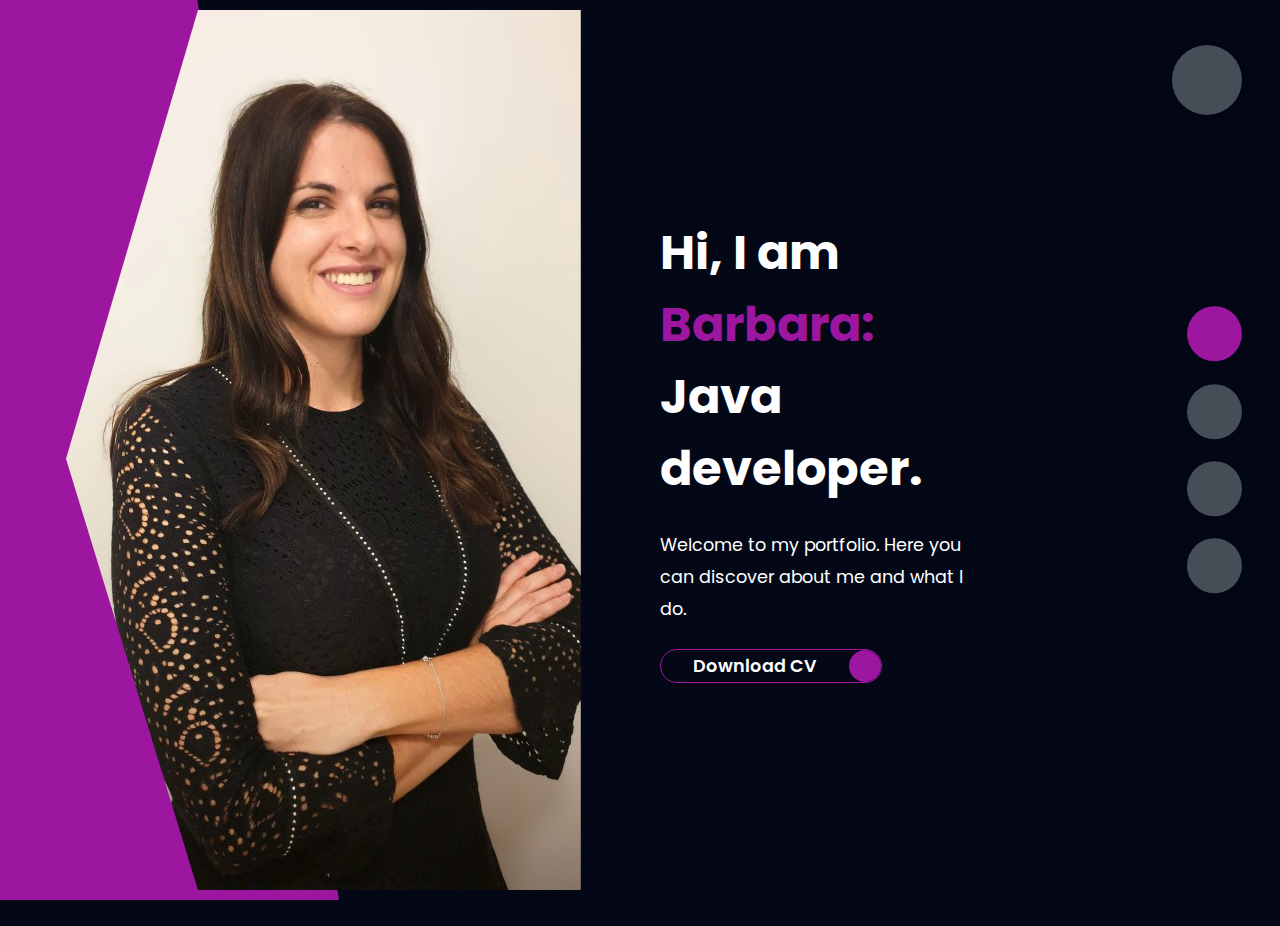
==== commit 6b1c1a79: "añadido el target blank para los cv" ====
--- a/index.html
+++ b/index.html
@@ -31,7 +31,7 @@
         <p>Welcome to my portfolio. Here you can discover about me and what I do.
         </p>
         <div class="btn-con">
-          <a href="https://drive.google.com/file/d/1i2YVuIMZxujArND8UbJxBtfAXrxF6i8W/view?usp=share_link" class="main-btn">
+          <a href="https://drive.google.com/file/d/1i2YVuIMZxujArND8UbJxBtfAXrxF6i8W/view?usp=share_link" target="_blank" class="main-btn">
             <span class="btn-text">Download CV</span>
             <span class="btn-icon"><i class="fas fa-download"></i></span>
           </a>
@@ -53,7 +53,7 @@
             professional career learning Java and that is what I am focused on. Currently I am leaning Spring framework.
           </p>
           <div class="btn-con">
-            <a href="https://drive.google.com/file/d/1i2YVuIMZxujArND8UbJxBtfAXrxF6i8W/view?usp=share_link" class="main-btn">
+            <a href="https://drive.google.com/file/d/1i2YVuIMZxujArND8UbJxBtfAXrxF6i8W/view?usp=share_link" target="_blank" class="main-btn">
               <span class="btn-text">Download CV</span>
               <span class="btn-icon"><i class="fas fa-download"></i></span>
             </a>
@@ -344,26 +344,6 @@
               </div>
             </div>
           </div>
-          <!-- <div class="right-contact">
-            <form action="" class="contact-form">
-              <div class="input-control i-c-2">
-                <input type="text" required placeholder="YOUR NAME">
-                <input type="email" required placeholder="YOUR EMAIL">
-              </div>
-              <div class="input-control">
-                <input type="text" required placeholder="ENTER SUBJECT">
-              </div>
-              <div class="input-control">
-                <textarea name="" id="" cols="15" rows="8" placeholder="Message Here..."></textarea>
-              </div>
-              <div class="submit-btn">
-                <a href="#" class="main-btn">
-                  <span class="btn-text">Download CV</span>
-                  <span class="btn-icon"><i class="fas fa-download"></i></span>
-                </a>
-              </div>
-            </form>
-          </div> -->
         </div>
       </div>
     </section>
--- a/styles/styles.css
+++ b/styles/styles.css
@@ -21,8 +21,7 @@
 	--box-shadow-1: 0 3px 15px rgba(0, 0, 0, 0.2);
 }
 .profile-pic {
-	-webkit-clip-path: polygon(50% 0, 90% 0, 90% 100%, 50% 100%, 25% 50%);
-	clip-path: polygon(50% 0, 90% 0, 90% 100%, 50% 100%, 25% 50%);
+	clip-path: polygon(30% 0, 88% 0, 88% 100%, 30% 100%, 10% 51%);
 }
 
 .light-mode {
@@ -871,9 +870,10 @@
 		padding-top: 3rem;
 	}
 	.profile-pic {
-		clip-path: circle(37.5% at 50% 39%);
-		display: flex;
-		justify-content: center;
+    clip-path: polygon(0% 15%, 15% 15%, 15% 0%, 85% 0%, 85% 15%, 100% 15%, 100% 85%, 85% 85%, 85% 100%, 15% 100%, 15% 85%, 0% 85%);
+    width: 70%;
+    margin-top: 3rem;
+    margin-left: 7rem;
 	}
 }
 @media screen and (max-width: 700px) {
@@ -903,6 +903,18 @@
 		font-size: 4rem;
 	}
 	.profile-pic {
-		clip-path: inset(12% 7% 34% 39%);
-	}
-}
+		clip-path: polygon(
+			20% 0%,
+			80% 0%,
+			100% 20%,
+			100% 60%,
+			72% 74%,
+			28% 74%,
+			0 60%,
+			0% 20%
+		);
+		height: 55%;
+		margin-left: 5rem;
+		margin-top: -15rem;
+	}
+}
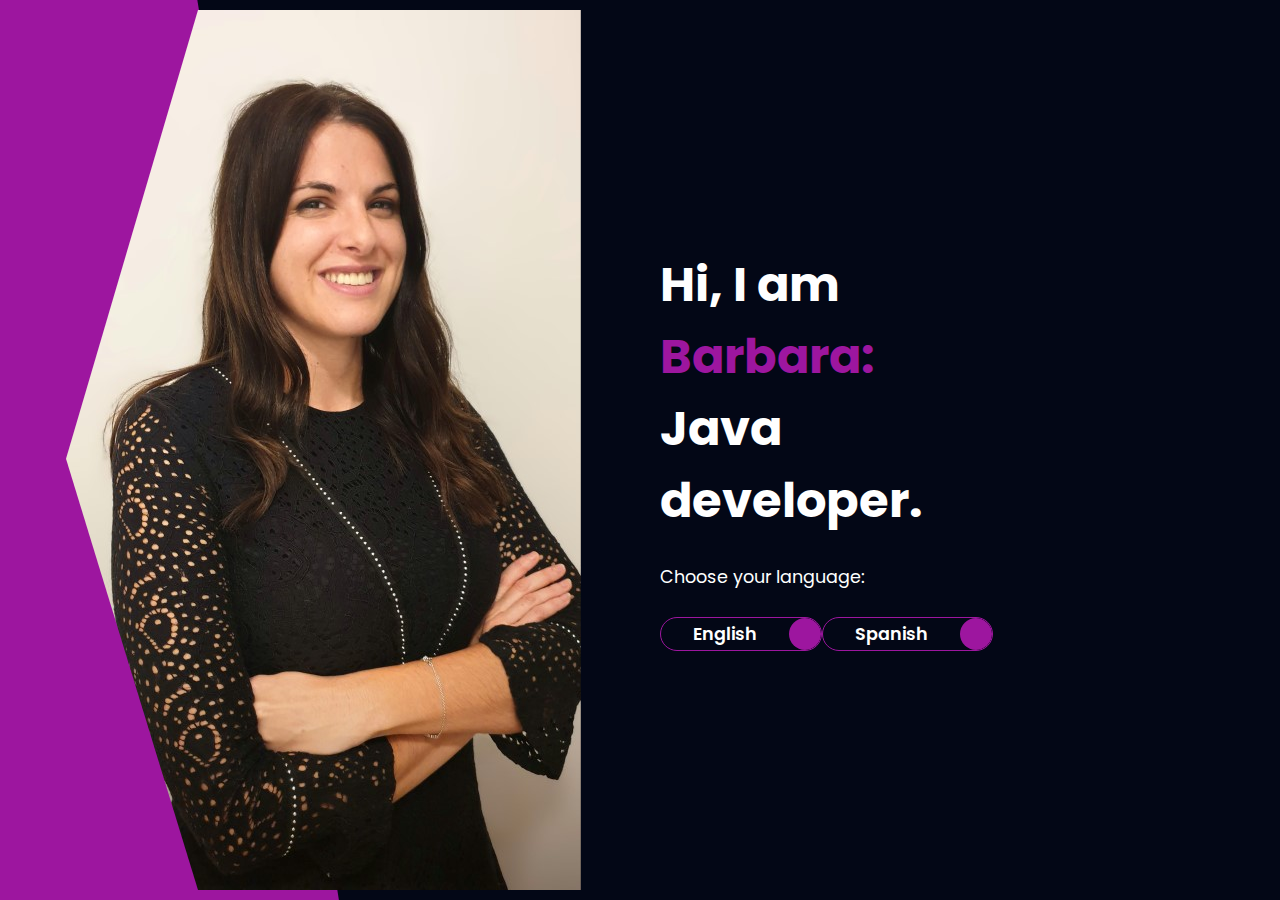
==== commit dbadc90a: "añadida web para seleccionar idioma. modificados los datos de tlf y enlaces cv" ====
--- a/index.html
+++ b/index.html
@@ -28,345 +28,21 @@
           Hi, I am <span>Barbara:</span>
           Java developer.
         </h1>
-        <p>Welcome to my portfolio. Here you can discover about me and what I do.
-        </p>
+        <p>Choose your language:</p>
         <div class="btn-con">
-          <a href="https://drive.google.com/file/d/1i2YVuIMZxujArND8UbJxBtfAXrxF6i8W/view?usp=share_link" target="_blank" class="main-btn">
-            <span class="btn-text">Download CV</span>
-            <span class="btn-icon"><i class="fas fa-download"></i></span>
+          <a href="eng.html" class="main-btn">
+            <span class="btn-text">English</span>
+            <span class="btn-icon"><i class="fas fa-globe"></i></i></span>
+          </a><a href="esp.html" class="main-btn">
+            <span class="btn-text">Spanish</span>
+            <span class="btn-icon"><i class="fas fa-globe"></i></span>
           </a>
         </div>
       </div>
     </div>
   </header>
   <main>
-    <section class="container about" id="about">
-      <div class="main-title">
-        <h2>About <span>me</span><span class="bg-text">my stats</span></h2>
-      </div>
-      <div class="about-container">
-        <div class="left-about">
-          <h4>Information About me</h4>
-          <p>
-            I am from a small town near Córdoba, Spain. I started my journey in development in November 2021. I studied
-            a front-end bootcamp where I have discovered about JavaScript and ReactJS. Later, I continued my
-            professional career learning Java and that is what I am focused on. Currently I am leaning Spring framework.
-          </p>
-          <div class="btn-con">
-            <a href="https://drive.google.com/file/d/1i2YVuIMZxujArND8UbJxBtfAXrxF6i8W/view?usp=share_link" target="_blank" class="main-btn">
-              <span class="btn-text">Download CV</span>
-              <span class="btn-icon"><i class="fas fa-download"></i></span>
-            </a>
-          </div>
-        </div>
-        <div class="right-about">
-          <div class="about-item">
-            <div class="abt-text">
-              <p class="large-text">5</p>
-              <p class="small-text">Projects <br /> Completed</p>
-            </div>
-          </div>
-          <div class="about-item">
-            <div class="abt-text">
-              <p class="large-text">1</p>
-              <p class="small-text">Year of <br /> experience</p>
-            </div>
-          </div>
-        </div>
-      </div>
-      <div class="about-stats">
-        <h4 class="stat-title">My Skills</h4>
-        <div class="progress-bars">
-          <div class="progress-bar">
-            <p class="prog-title">Java</p>
-            <div class="progress-con">
-              <p class="prog-text"></p>
-              <div class="progress">
-                <span class="full"></span>
-              </div>
-            </div>
-          </div>
-          <div class="progress-bar">
-            <p class="prog-title">MySQL</p>
-            <div class="progress-con">
-              <p class="prog-text"></p>
-              <div class="progress">
-                <span class="full"></span>
-              </div>
-            </div>
-          </div>
-          <div class="progress-bar">
-            <p class="prog-title">JavaScript</p>
-            <div class="progress-con">
-              <p class="prog-text"></p>
-              <div class="progress">
-                <span class="full"></span>
-              </div>
-            </div>
-          </div>
-          <div class="progress-bar">
-            <p class="prog-title">React</p>
-            <div class="progress-con">
-              <p class="prog-text"></p>
-              <div class="progress">
-                <span class="full"></span>
-              </div>
-            </div>
-          </div>
-          <div class="progress-bar">
-            <p class="prog-title">Angular</p>
-            <div class="progress-con">
-              <p class="prog-text"></p>
-              <div class="progress">
-                <span class="full"></span>
-              </div>
-            </div>
-          </div>
-          <div class="progress-bar">
-            <p class="prog-title">Nodejs</p>
-            <div class="progress-con">
-              <div class="progress">
-                <span class="full"></span>
-              </div>
-            </div>
-          </div>
-        </div>
-      </div>
-      <h4 class="stat-title">My Timeline</h4>
-      <div class="timeline">
-        <div class="timeline-item">
-          <div class="tl-icon">
-            <i class="fas fa-briefcase"></i>
-          </div>
-          <p class="tl-duration">Sept 2022 - March 2023</p>
-          <h5>Web App Developer<span> - International Coverpool</span></h5>
-          <p>
-            Support in the digital transformation of the company with its web application, developed with
-            Angular, TypeScript, NodeJs, Bootstrap and MySQL.
-          </p>
-        </div>
-        <div class="timeline-item">
-          <div class="tl-icon">
-            <i class="fas fa-graduation-cap"></i>
-          </div>
-          <p class="tl-duration">Sept 2022 - March 2023</p>
-          <h5>Software Engineer<span> - Alboran Formación</span></h5>
-          <p>
-            Regulated training specialized in Java and MySQL, 700h.
-          </p>
-        </div>
-        <div class="timeline-item">
-          <div class="tl-icon">
-            <i class="fas fa-graduation-cap"></i>
-          </div>
-          <p class="tl-duration">Nov 2021 - March 2022</p>
-          <h5>front-end Developer<span> - Adalab</span></h5>
-          <p>
-            Bootcamp focused on front-end developing and some back-end notions. 600h.
-          </p>
-        </div>
-        <div class="timeline-item">
-          <div class="tl-icon">
-            <i class="fas fa-graduation-cap"></i>
-          </div>
-          <p class="tl-duration">2019 - 2020</p>
-          <h5>MBA - HR Specializated<span> - UCJC - IMF Business School</span></h5>
-          <p>
-            Master in Business Administration Specializated in Human Resources. Specialized studies in the role position
-            I was developing at that time.
-          </p>
-        </div>
-        <div class="timeline-item">
-          <div class="tl-icon">
-            <i class="fas fa-briefcase"></i>
-          </div>
-          <p class="tl-duration">Jun 2016 - April 2022</p>
-          <h5>Human Resources Administrative<span> - Grupo Abades</span></h5>
-          <p>
-            Staff control and organization according to the demand for services. Hiring, Social Security
-            registration, payroll and severance pays. Accounting and administrative tasks.
-          </p>
-        </div>
-        <div class="timeline-item">
-          <div class="tl-icon">
-            <i class="fas fa-graduation-cap"></i>
-          </div>
-          <p class="tl-duration">2010 - 2012</p>
-          <h5>CFGS Administracion y Finanzas<span> - IES Zaidin Vergeles</span></h5>
-          <p>
-            Higher education focused on administration and both accounting and financial management of a company.
-          </p>
-        </div>
-      </div>
-    </section>
-    <section class="container" id="portfolio">
-      <div class="main-title">
-        <h2>My <span>Portfolio</span><span class="bg-text">My Work</span></h2>
-      </div>
-      <p class="port-text">
-        Here is some of my work that I've done in various programming languages. This one is included!
-      </p>
-      <div class="portfolios">
-        <div class="portfolio-item">
-          <div class="image">
-            <img src="img/port1.png" alt="screenshot of index page from Babsrm's portfolio">
-          </div>
-          <div class="hover-items">
-            <h3>My portfolio</h3>
-            <div class="icons">
-              <a href="https://github.com/Babsrm/portfolio" class="icon">
-                <i class="fab fa-github"></i>
-              </a>
-            </div>
-          </div>
-        </div>
-        <div class="portfolio-item">
-          <div class="image">
-            <img src="img/port2.jpg" alt="screenshot of index page from Babsrm's database administrator">
-          </div>
-          <div class="hover-items">
-            <h3>Database Admisnitrator</h3>
-            <div class="icons">
-              <a href="https://github.com/Babsrm/gestion_empresa" class="icon">
-                <i class="fab fa-github"></i>
-              </a>
-            </div>
-          </div>
-        </div>
-        <div class="portfolio-item">
-          <div class="image">
-            <img src="img/port3.jpg" alt="screenshot of the game from Babsrm's blackjack console game">
-          </div>
-          <div class="hover-items">
-            <h3>Blackjack console</h3>
-            <div class="icons">
-              <a href="https://github.com/Babsrm/blackjack-game" class="icon">
-                <i class="fab fa-github"></i>
-            </div>
-          </div>
-        </div>
-        <!-- <div class="portfolio-item">
-          <div class="image">
-            <img src="img/port4.jpg" alt="">
-          </div>
-          <div class="hover-items">
-            <h3>Project Source</h3>
-            <div class="icons">
-              <a href="#" class="icon">
-                <i class="fab fa-github"></i>
-              </a>
-              <a href="#" class="icon">
-                <i class="fab fa-behance"></i>
-              </a>
-              <a href="#" class="icon">
-                <i class="fab fa-youtube"></i>
-              </a>
-            </div>
-          </div>
-        </div>
-        <div class="portfolio-item">
-          <div class="image">
-            <img src="img/port5.jpg" alt="">
-          </div>
-          <div class="hover-items">
-            <h3>Project Source</h3>
-            <div class="icons">
-              <a href="#" class="icon">
-                <i class="fab fa-github"></i>
-              </a>
-              <a href="#" class="icon">
-                <i class="fab fa-behance"></i>
-              </a>
-              <a href="#" class="icon">
-                <i class="fab fa-youtube"></i>
-              </a>
-            </div>
-          </div>
-        </div> -->
-    </section>
-    <section class="container contact" id="contact">
-      <div class="contact-container">
-        <div class="main-title">
-          <h2>Contact <span>Me</span><span class="bg-text">Contact</span></h2>
-        </div>
-        <div class="contact-content-con">
-          <div class="left-contact">
-            <h4>Contact me here</h4>
-            <p>
-              Do you like my work or have any question? I am glad to help you. Reach me:
-            </p>
-            <div class="contact-info">
-              <div class="contact-item">
-                <div class="icon">
-                  <i class="fas fa-map-marker-alt"></i>
-                  <span>Location:</span>
-                </div>
-                <p>
-                  Montilla, Córdoba. Spain
-                </p>
-              </div>
-              <div class="contact-item">
-                <div class="icon">
-                  <i class="fas fa-envelope"></i>
-                  <span>Email:</span>
-                </div>
-                <p>
-                  <span>babsruizm@gmail.com</span>
-                </p>
-              </div>
-              <div class="contact-item">
-                <div class="icon">
-                  <i class="fas fa-phone-alt"></i>
-                  <span>Mobile Number: </span>
-                </div>
-                <p>
-                  <span>(+34) 661561274</span>
-                </p>
-              </div>
-              <div class="contact-item">
-                <div class="icon">
-                  <i class="fas fa-globe-africa"></i>
-                  <span>Languages:</span>
-                </div>
-                <p>
-                  <span>English, Spanish</span>
-                </p>
-              </div>
-            </div>
-            <div class="contact-icons">
-              <div class="contact-icon">
-                <a href="https://www.linkedin.com/in/barbararm1/" target="_blank">
-                  <i class="fab fa-linkedin-in"></i>
-                </a>
-                <a href="https://github.com/Babsrm" target="_blank">
-                  <i class="fab fa-github"></i>
-                </a>
-              </div>
-            </div>
-          </div>
-        </div>
-      </div>
-    </section>
   </main>
-
-  <div class="controls">
-    <div class="control active-btn" data-id="home">
-      <i class="fas fa-home"></i>
-    </div>
-    <div class="control" data-id="about">
-      <i class="fas fa-user"></i>
-    </div>
-    <div class="control" data-id="portfolio">
-      <i class="fas fa-briefcase"></i>
-    </div>
-    <div class="control" data-id="contact">
-      <i class="fas fa-envelope-open"></i>
-    </div>
-  </div>
-  <div class="theme-btn">
-    <i class="fas fa-adjust"></i>
-  </div>
-  <script src="app.js"></script>
 </body>
 
 </html>--- a/styles/styles.css
+++ b/styles/styles.css
@@ -151,6 +151,30 @@
 	pointer-events: none;
 }
 
+.lang-btn {
+	top: 13%;
+	right: 3%;
+	width: 70px;
+	height: 70px;
+	border-radius: 50%;
+	background-color: var(--color-grey-4);
+	cursor: pointer;
+	position: fixed;
+	display: flex;
+	justify-content: center;
+	align-items: center;
+	box-shadow: 0 3px 15px rgba(0, 0, 0, 0.3);
+	transition: all 0.1s ease-in-out;
+}
+.lang-btn:active {
+	transform: translateY(-3px);
+}
+.lang-btn i {
+	font-size: 1.4rem;
+	color: var(--color-grey-2);
+	pointer-events: none;
+}
+
 /*Header-content*/
 .header-content {
 	display: grid;
@@ -640,6 +664,11 @@
 		width: 50px;
 		height: 50px;
 	}
+  .lang-btn {
+    top: 11%;
+		width: 50px;
+		height: 50px;
+	}
 
 	.header-content {
 		grid-template-columns: repeat(1, 1fr);
@@ -913,8 +942,7 @@
 			0 60%,
 			0% 20%
 		);
-		height: 55%;
 		margin-left: 5rem;
-		margin-top: -15rem;
-	}
-}
+		margin-top: 5rem;
+	}
+}
